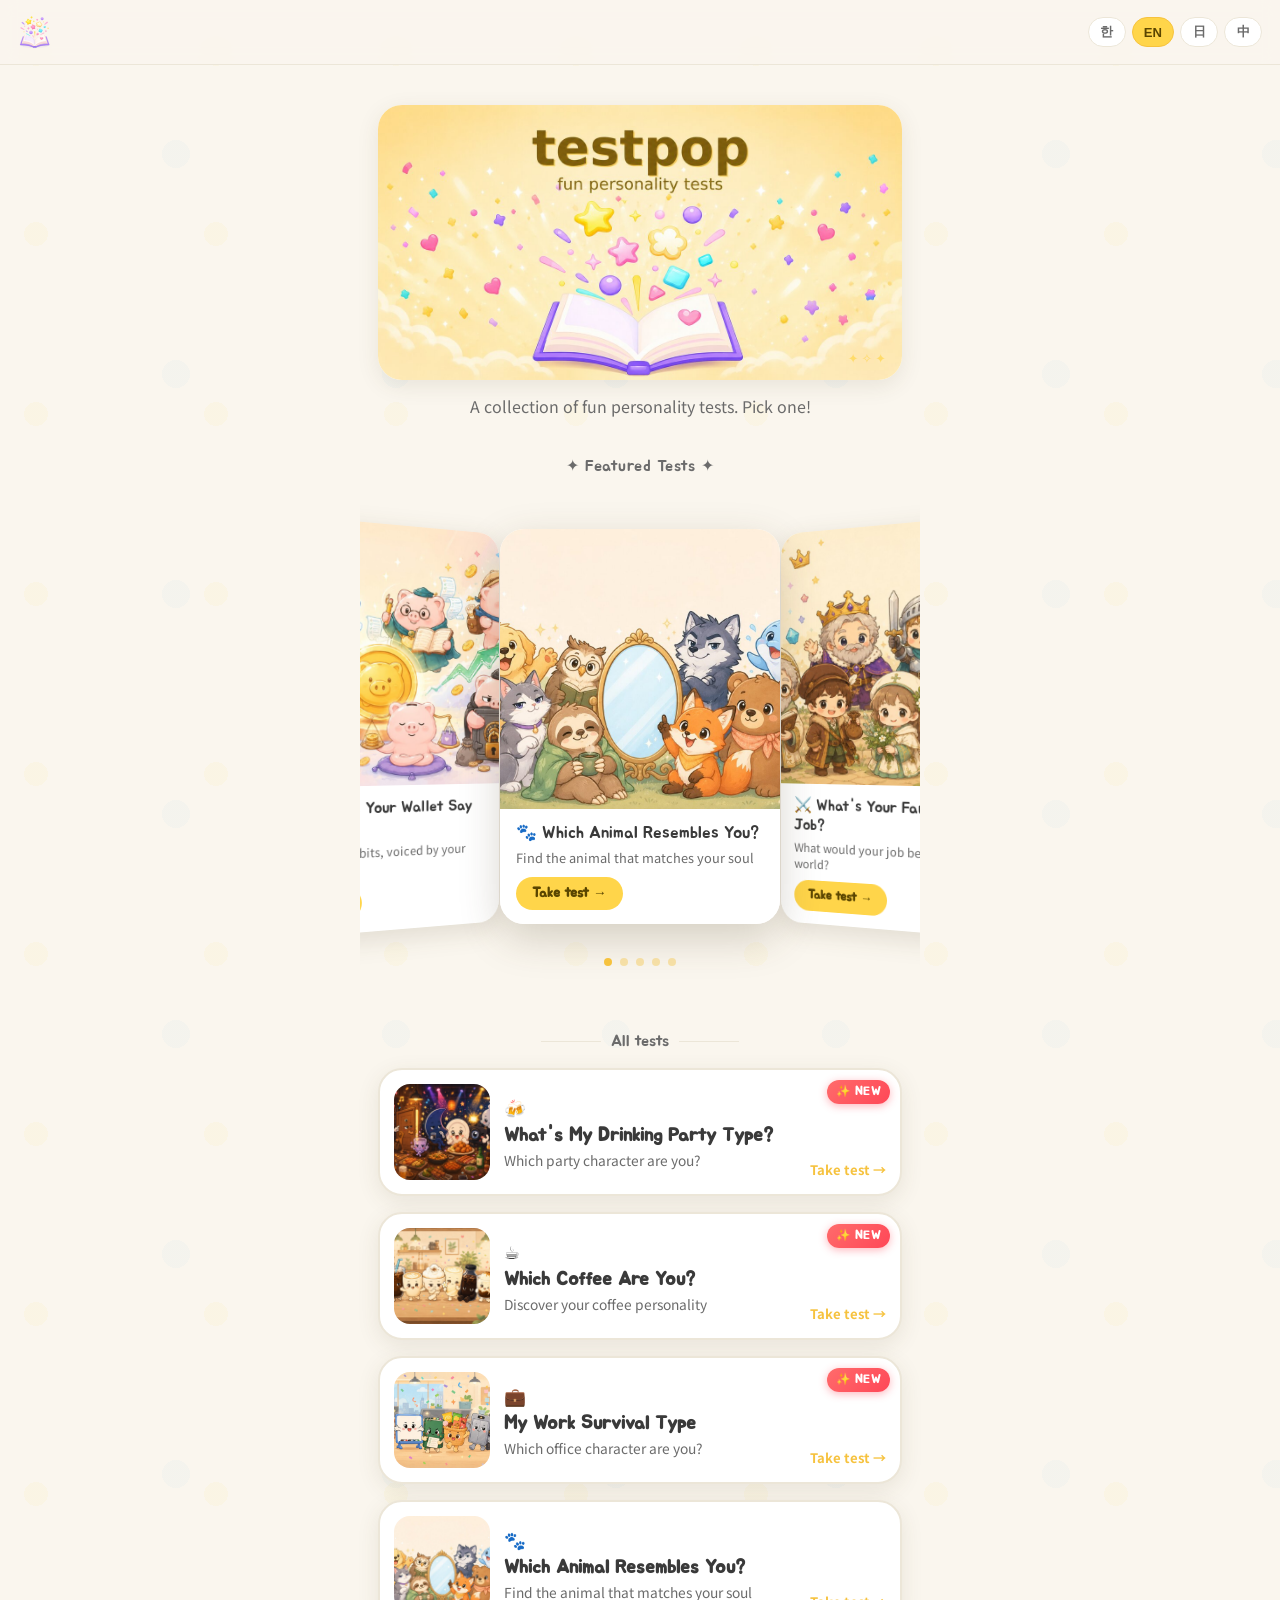
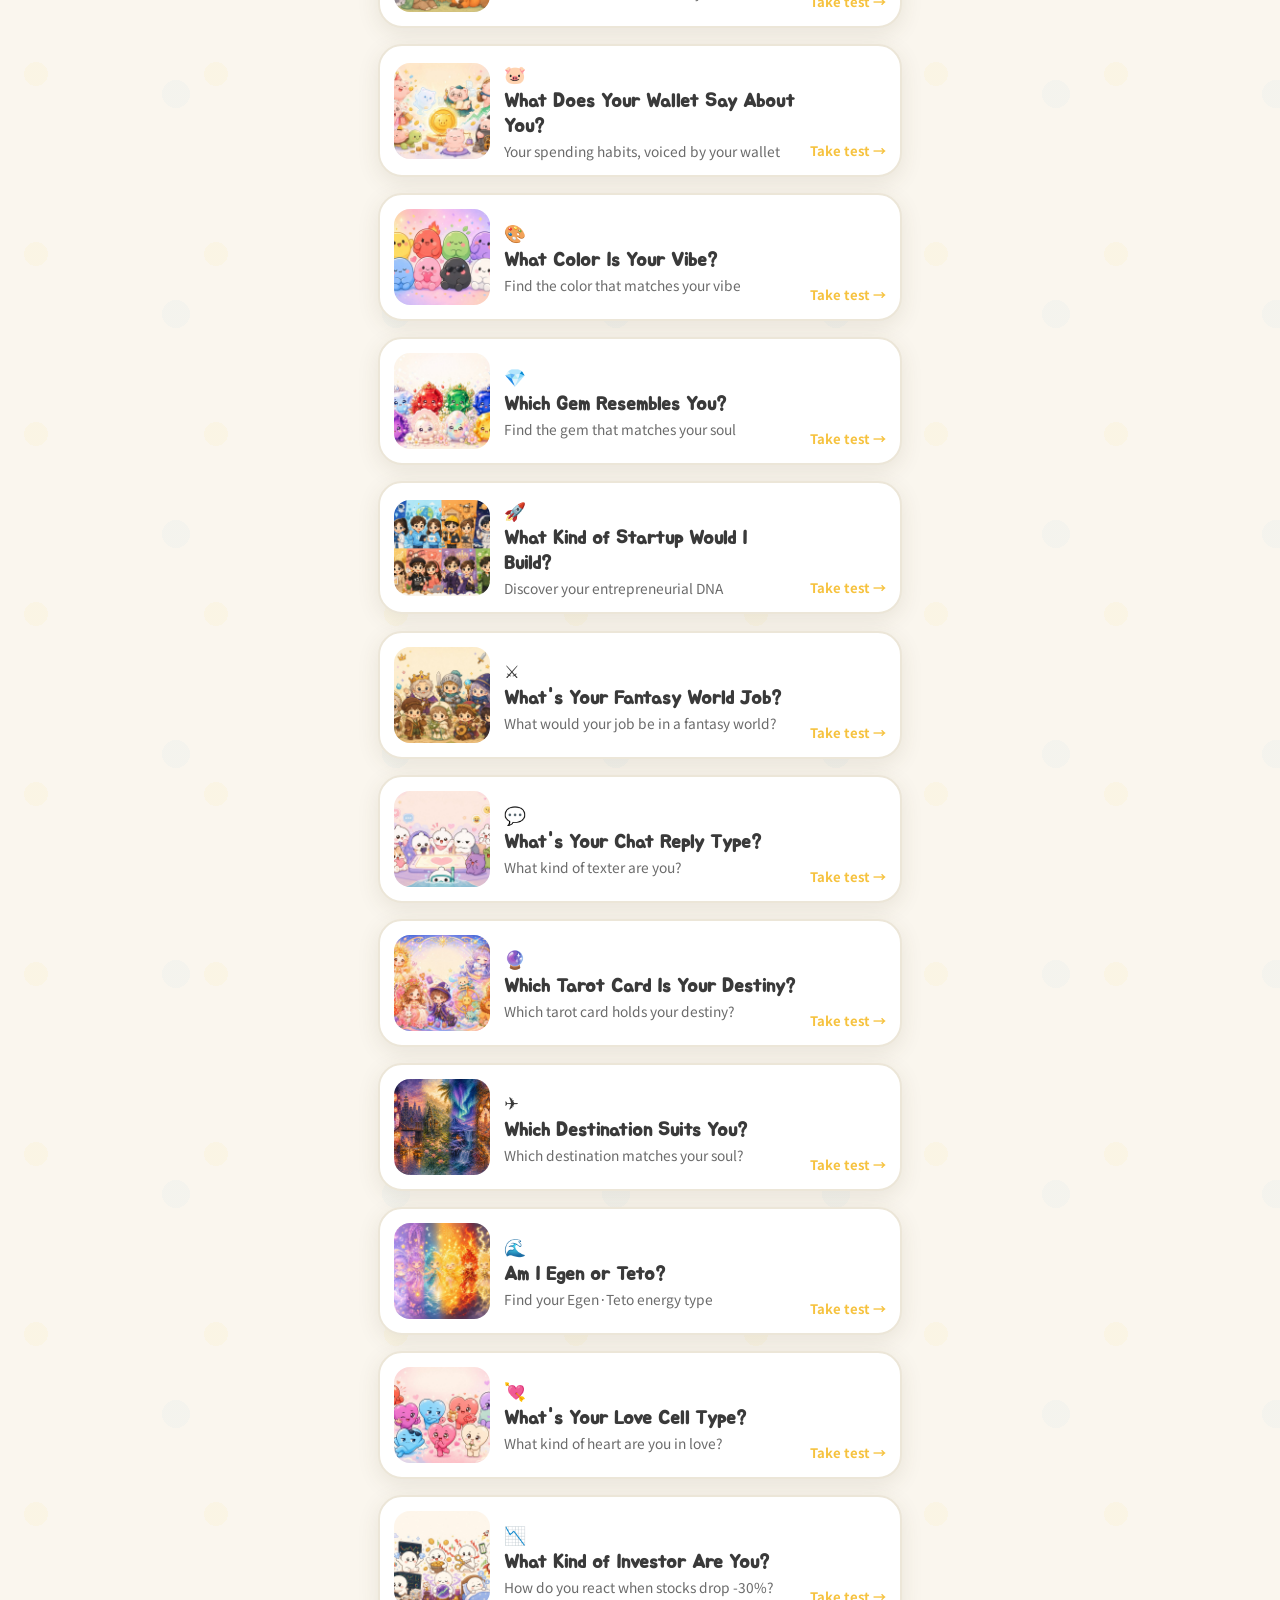
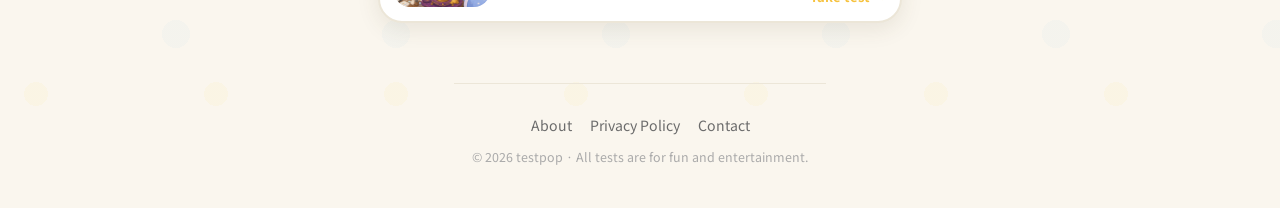
==== index.html @ c2ddafa1 "Cache bust v1781437236" ====
<!DOCTYPE html>
<html lang="ko">
<head>
<!-- Google tag (gtag.js) -->
<script async src="https://www.googletagmanager.com/gtag/js?id=G-WBL14369RH"></script>
<script>
  window.dataLayer = window.dataLayer || [];
  function gtag(){dataLayer.push(arguments);}
  gtag('js', new Date());
  gtag('config', 'G-WBL14369RH');
</script>
<meta charset="UTF-8">
  <link rel="icon" type="image/x-icon" href="favicon.ico">
  <link rel="icon" type="image/png" sizes="192x192" href="favicon-192.png">
  <link rel="apple-touch-icon" href="apple-touch-icon.png">
<meta name="viewport" content="width=device-width, initial-scale=1, viewport-fit=cover">
<title>testpop — Fun Personality Tests</title>
<meta name="description" content="Quick, fun personality tests — discover your type in 10 seconds and share with friends. Available in Korean, English, Japanese, and Chinese.">
<meta name="theme-color" content="#FFE08A">

<meta property="og:type" content="website">
<meta property="og:url" content="https://testpop.app/">
<meta property="og:title" content="testpop — Fun Personality Tests">
<meta property="og:description" content="Discover your type in 10 seconds and share with friends!">
<meta property="og:image" content="https://testpop.app/images/og.jpg">
<meta name="twitter:card" content="summary_large_image">

<link rel="alternate" hreflang="ko" href="https://testpop.app/?lang=ko">
<link rel="alternate" hreflang="en" href="https://testpop.app/?lang=en">
<link rel="alternate" hreflang="ja" href="https://testpop.app/?lang=ja">
<link rel="alternate" hreflang="zh" href="https://testpop.app/?lang=zh">
<link rel="alternate" hreflang="x-default" href="https://testpop.app/?lang=en">

<link rel="preconnect" href="https://fonts.googleapis.com">
<link rel="preconnect" href="https://fonts.gstatic.com" crossorigin>
<link href="https://fonts.googleapis.com/css2?family=Jua&family=Noto+Sans+KR:wght@400;500;700;900&display=swap" rel="stylesheet">

<!-- Google AdSense -->
<script async src="https://pagead2.googlesyndication.com/pagead/js/adsbygoogle.js?client=ca-pub-9238782111189491" crossorigin="anonymous"></script>

<link rel="stylesheet" href="https://cdn.jsdelivr.net/npm/swiper@11/swiper-bundle.min.css">
<link rel="stylesheet" href="style.css?v=1781437236">
</head>
<body>
<header class="topbar">
  <div class="brand" id="brand" role="button" tabindex="0"><img src="images/logo.png?v=1781437236" alt="testpop" class="brand-logo"></div>
  <nav id="langSel" aria-label="language">
    <button data-l="ko">한</button>
    <button data-l="en">EN</button>
    <button data-l="ja">日</button>
    <button data-l="zh">中</button>
  </nav>
</header>

<main id="app"></main>

<footer class="footer">
  <nav class="footer-nav">
    <a href="about.html" id="f-about">소개</a>
    <a href="privacy.html" id="f-privacy">개인정보처리방침</a>
    <a href="contact.html" id="f-contact">문의</a>
  </nav>
  <p class="footer-note" id="f-note">© 2026 testpop</p>
</footer>

<script src="https://cdn.jsdelivr.net/npm/swiper@11/swiper-bundle.min.js"></script>
<script src="i18n.js?v=1781437236"></script>
<script src="test_kakao.js"></script>
<script src="test_wallet.js"></script>
<script src="test_alter.js"></script>
<script src="test_love.js"></script>
<script src="test_fantasy.js"></script>
<script src="test_tarot.js"></script>
<script src="test_stock.js"></script>
<script src="test_travel.js"></script>
<script src="test_gem.js"></script>
<script src="test_egenteto.js"></script>
<script src="test_aura.js"></script>
<script src="test_startup.js"></script>
<script src="test_work_survival.js"></script>
<script src="test_coffee_type.js"></script>
<script src="test_drinking_type.js"></script>
<script src="data.js"></script>
<script src="app.js?v=1781437236"></script>
</body>
</html>
---- style.css ----
/* ===========================================================
   카톡 답장 유형 테스트 — 메신저 말풍선 테마
   =========================================================== */
:root{
  --bg:#FAF6EE;          /* 부드러운 크림 */
  --bubble:#FFFFFF;
  --ink:#3A3A3A;
  --ink-soft:#6B6B6B;
  --accent:#FFD54A;      /* 카톡 옐로우 */
  --accent-deep:#F6C23E;
  --line:#ECE6D8;
  --radius:24px;
  --shadow:0 6px 22px rgba(80,70,40,.10);
  --maxw:560px;
}
*{box-sizing:border-box;margin:0;padding:0}
html{scroll-behavior:smooth}
body{
  font-family:'Noto Sans KR',system-ui,sans-serif;
  background:var(--bg);
  color:var(--ink);
  line-height:1.6;
  -webkit-font-smoothing:antialiased;
  /* 말풍선 패턴 배경 */
  background-image:radial-gradient(circle at 20% 30%, rgba(255,213,74,.06) 0 12px, transparent 12px),
                   radial-gradient(circle at 80% 70%, rgba(157,195,230,.06) 0 14px, transparent 14px);
  background-size:180px 180px, 220px 220px;
  min-height:100vh;
  display:flex;
  flex-direction:column;
}

/* ---- 상단바 ---- */
.topbar{
  position:sticky;top:0;z-index:50;
  display:flex;align-items:center;justify-content:space-between;
  padding:14px 18px;
  background:rgba(250,246,238,.9);
  backdrop-filter:blur(8px);
  border-bottom:1px solid var(--line);
}
.brand{cursor:pointer;display:flex;align-items:center}
.brand-logo{height:36px;width:auto;display:block}
#langSel{display:flex;gap:6px}
#langSel button{
  border:1.5px solid var(--line);background:#fff;color:var(--ink-soft);
  font-size:.82rem;font-weight:700;padding:5px 11px;border-radius:999px;cursor:pointer;
  transition:.15s;min-width:38px;
}
#langSel button.on{background:var(--accent);border-color:var(--accent-deep);color:#5A4500}
#langSel button:hover{border-color:var(--accent)}

/* ---- 레이아웃 ---- */
#app{max-width:var(--maxw);margin:0 auto;padding:22px 18px 60px;flex:1;width:100%;box-sizing:border-box;}

/* ---- 허브(홈) ---- */
.hub-hero{text-align:center;padding:18px 0 26px}
.hub-banner{border-radius:var(--radius);overflow:hidden;box-shadow:var(--shadow);margin-bottom:14px;background:#fff}
.hub-banner img{width:100%;height:auto;display:block}
.hub-title{font-family:'Jua',sans-serif;font-size:2.6rem;letter-spacing:-1px;color:var(--ink)}
.hub-sub{font-size:1rem;color:var(--ink-soft);margin-top:6px}
.test-list{display:flex;flex-direction:column;gap:16px}
.test-card{
  display:flex;align-items:center;gap:14px;text-decoration:none;color:inherit;
  background:var(--bubble);border:2px solid var(--line);border-radius:var(--radius);
  padding:14px;box-shadow:var(--shadow);transition:.15s;position:relative;overflow:hidden;
}
.test-card:hover{border-color:var(--accent);transform:translateY(-2px)}
.test-thumb{flex:0 0 96px;width:96px;height:96px;border-radius:16px;overflow:hidden;background:#fff}
.test-thumb img{width:100%;height:100%;object-fit:cover;display:block}
.test-info{flex:1;min-width:0}
.test-emoji{font-size:1.1rem}
.test-name{font-family:'Jua',sans-serif;font-size:1.2rem;line-height:1.3;margin:2px 0;color:var(--ink)}
.test-desc{font-size:.86rem;color:var(--ink-soft);line-height:1.4}
.test-go{flex:0 0 auto;font-size:.82rem;font-weight:700;color:var(--accent-deep);align-self:flex-end}

/* ---- 뒤로가기 ---- */
.back-link{display:none}
.back-home-wrap{text-align:center;padding:0 20px 32px}
.back-to-home{display:inline-block;margin-top:0;color:var(--ink-soft);text-decoration:none;font-size:.95rem;font-weight:600}
.back-to-home:hover{color:var(--ink)}

/* ---- 히어로 ---- */
.hero{text-align:center}
.hero-art{border-radius:var(--radius);overflow:hidden;box-shadow:var(--shadow);margin-bottom:22px;background:#fff}
.hero-art img{width:100%;height:auto;display:block}
.hero-title{font-family:'Jua',sans-serif;font-size:2rem;line-height:1.2;margin-bottom:8px;letter-spacing:-.5px}
.hero-tagline{font-size:1.08rem;font-weight:700;color:var(--ink);margin-bottom:6px}
.hero-sub{font-size:.96rem;color:var(--ink-soft);margin-bottom:12px;padding:0 8px}
.hero-10sec{font-size:1.1rem;font-weight:700;color:var(--ink);margin-bottom:24px;padding:0 8px}
.share-intro-wrap{padding:0 20px 24px;text-align:center}
.btn-share-intro{font-family:'Jua',sans-serif;font-size:1.25rem;background:#fff;color:var(--ink);border:2.5px solid var(--line);padding:16px 48px;border-radius:999px;cursor:pointer;transition:opacity .15s;display:inline-block}
.btn-share-intro:hover{opacity:.75}

.btn-primary{
  font-family:'Jua',sans-serif;font-size:1.25rem;
  background:var(--accent);color:#5A4500;border:none;
  padding:16px 48px;border-radius:999px;cursor:pointer;
  box-shadow:0 6px 0 var(--accent-deep);
  transition:transform .1s, box-shadow .1s;
  margin-bottom:24px;
}
.btn-primary:active{transform:translateY(4px);box-shadow:0 2px 0 var(--accent-deep)}

/* ---- 유형 미리보기 칩 ---- */
.type-preview{display:grid;grid-template-columns:repeat(4,1fr);gap:10px;margin-top:34px}
.chip{text-align:center}
.chip img{
  width:100%;height:auto;aspect-ratio:1/1;object-fit:cover;object-position:center top;
  border-radius:18px;display:block;
  border:3px solid var(--c,#eee);box-shadow:var(--shadow);background:#fff;
}
.chip span{display:block;font-size:.72rem;font-weight:700;margin-top:6px;color:var(--ink-soft);line-height:1.3}

/* ---- 퀴즈 ---- */
.quiz-wrap { padding-top: 8px; }
.quiz-header {
  position: sticky; top: 64px; z-index: 10;
  background: var(--bg);
  padding: 0 0 12px;
  margin-bottom: 4px;
}
.quiz{padding-top:4px}
.qbar{height:10px;background:#fff;border:1.5px solid var(--line);border-radius:999px;overflow:hidden;margin-bottom:10px}
.qbar-fill{height:100%;background:linear-gradient(90deg,var(--accent),var(--accent-deep));transition:width .3s}
.qcount{font-size:.85rem;font-weight:700;color:var(--ink-soft);text-align:center;margin-bottom:24px}
.qtext{
  font-family:'Jua',sans-serif;font-size:1.45rem;line-height:1.4;text-align:center;
  margin-bottom:28px;min-height:2.6em;display:flex;align-items:center;justify-content:center;
}
.answers{display:flex;flex-direction:column;gap:12px}
.answer{
  background:var(--bubble);border:2px solid var(--line);
  font-family:inherit;font-size:1.02rem;font-weight:500;color:var(--ink);
  padding:18px 20px;border-radius:18px;cursor:pointer;text-align:left;
  box-shadow:var(--shadow);transition:.15s;
  position:relative;
}
.answer:hover{border-color:var(--accent);transform:translateY(-2px)}
.answer:active{transform:translateY(0)}

/* ---- 결과 ---- */
.result{text-align:center}
.result-label{font-size:1rem;font-weight:700;color:var(--ink-soft);margin-bottom:14px}
.result-card{
  background:var(--c,#fff);border-radius:var(--radius);padding:18px;
  box-shadow:var(--shadow);margin-bottom:20px;
}
.result-img{width:100%;max-width:340px;height:auto;border-radius:18px;display:block;margin:0 auto 14px}
.result-name{font-family:'Jua',sans-serif;font-size:1.9rem;color:var(--ink);margin-bottom:4px}
.result-tag{font-size:1rem;font-weight:700;color:var(--ink);opacity:.7}
.result-desc{
  background:#fff;border:1.5px solid var(--line);border-radius:18px;
  padding:20px;font-size:1rem;text-align:left;margin-bottom:20px;box-shadow:var(--shadow);
}
.match{display:flex;gap:10px;margin-bottom:22px}
.match-item{flex:1;background:#fff;border:1.5px solid var(--line);border-radius:16px;padding:14px 10px;box-shadow:var(--shadow)}
.match-label{display:block;font-size:.78rem;color:var(--ink-soft);margin-bottom:6px}
.match-item span:last-child{font-weight:700;font-size:.92rem}
.match-item.best{border-color:#FFB3C7}
.match-item.worst{border-color:#9DC3E6}

.card-maker{
  background:#fff;border:1.5px solid var(--line);border-radius:18px;
  padding:18px;margin-bottom:18px;box-shadow:var(--shadow);text-align:center;
}
.card-maker-label{font-size:.9rem;color:var(--ink-soft);margin-bottom:12px}
.card-maker #nick{
  width:100%;border:2px solid var(--line);border-radius:14px;
  padding:13px 16px;font-size:1rem;font-family:inherit;text-align:center;margin-bottom:10px;
}
.card-maker #nick:focus{outline:none;border-color:var(--accent)}
.btn-make{
  width:100%;font-family:'Jua',sans-serif;font-size:1.05rem;
  background:var(--accent);color:#5A4500;border:none;
  padding:14px;border-radius:14px;cursor:pointer;
  box-shadow:0 4px 0 var(--accent-deep);transition:.1s;
}
.btn-make:active{transform:translateY(3px);box-shadow:0 1px 0 var(--accent-deep)}

.nick-row{display:flex;gap:8px;margin-bottom:14px}
#nick{flex:1;border:2px solid var(--line);border-radius:14px;padding:13px 16px;font-size:1rem;font-family:inherit}
#nick:focus{outline:none;border-color:var(--accent)}

#cardCanvas{width:100%;max-width:320px;height:auto;border-radius:18px;margin:0 auto 18px;box-shadow:var(--shadow)}

.share-row{display:flex;flex-direction:column;gap:10px;margin-bottom:18px}
.btn-share{font-family:'Jua',sans-serif;font-size:1.08rem;border:none;padding:15px;border-radius:14px;cursor:pointer;transition:.15s;color:#fff}
.btn-share:active{transform:scale(.98)}
.btn-share.share{background:#5B8DEF}
.btn-share.link{background:#7C8AED}
.btn-share.save{background:#5BC4A8}
.btn-share.retry{background:#f0a500;color:#fff}

.result-actions{display:flex;gap:10px;justify-content:center;margin-top:4px}
.btn-ghost{
  background:#fff;border:2px solid var(--line);color:var(--ink-soft);
  font-family:inherit;font-weight:700;font-size:.95rem;
  padding:12px 22px;border-radius:14px;cursor:pointer;transition:.15s;
}
.btn-ghost:hover{border-color:var(--accent)}

/* ---- 친구 결과 배너 (링크 접근 시) ---- */
.friend-banner{
  display:flex;align-items:center;justify-content:space-between;gap:10px;
  background:var(--accent);color:#5A4500;text-decoration:none;
  padding:13px 18px;border-radius:16px;margin-bottom:16px;font-weight:700;
  box-shadow:0 3px 0 var(--accent-deep);font-size:.95rem;
}
.friend-banner:active{transform:translateY(2px);box-shadow:0 1px 0 var(--accent-deep)}
.friend-cta{font-family:'Jua',sans-serif;white-space:nowrap}

/* ---- 광고 자리 ---- */
/* ---- 광고 자리 ----
   승인 전에는 비어 있으므로 숨김(빈 박스 노출 방지).
   AdSense 승인 후 .ad-slot 안에 <ins class="adsbygoogle"> 코드를 넣으면
   자동으로 표시됩니다. (ins가 들어가면 :empty가 아니게 되어 보임)            */
.ad-slot{margin:28px auto 0;max-width:336px;text-align:center}
.ad-slot:empty{display:none}
.ad-slot::before{content:'광고';display:block;font-size:.7rem;color:#bbb;margin-bottom:4px;letter-spacing:1px}
.ad-slot:empty::before{display:none}

/* ---- 푸터 ---- */
.footer{max-width:var(--maxw);margin:0 auto;padding:30px 18px 40px;text-align:center;border-top:1px solid var(--line)}
.footer-nav{display:flex;gap:18px;justify-content:center;margin-bottom:12px}
.footer-nav a{color:var(--ink-soft);font-size:.88rem;text-decoration:none}
.footer-nav a:hover{color:var(--ink);text-decoration:underline}
.footer-note{font-size:.78rem;color:#aaa}

/* ---- 토스트 ---- */
#toast{
  position:fixed;left:50%;bottom:40px;transform:translateX(-50%) translateY(20px);
  background:var(--ink);color:#fff;padding:12px 24px;border-radius:999px;
  font-size:.92rem;opacity:0;pointer-events:none;transition:.25s;z-index:100;
}
#toast.show{opacity:1;transform:translateX(-50%) translateY(0)}

/* ---- 반응형 ---- */
@media(max-width:380px){
  .type-preview{grid-template-columns:repeat(2,1fr)}
  .hero-title{font-size:1.7rem}
}
@media(min-width:561px){
  .hero-title{font-size:2.3rem}
}

/* ---- 접근성: 모션 줄이기 ---- */
@media(prefers-reduced-motion:reduce){
  *{transition:none!important;scroll-behavior:auto!important}
}
:focus-visible{outline:3px solid var(--accent-deep);outline-offset:2px}


/* ============================================================
   ✨ 다이나믹 UI 개선 (2순위 포함)
   ============================================================ */

/* ---- 1. 플로팅 장식 요소 ---- */
.floating-deco {
  position: fixed; top: 0; left: 0; width: 100%; height: 100%;
  pointer-events: none; z-index: 0; overflow: hidden;
}
.deco-item {
  position: absolute;
  font-size: 1.1rem;
  opacity: 0;
  animation: deco-float 6s ease-in-out infinite;
  will-change: transform, opacity;
}
.deco-item:nth-child(1)  { left:8%;  top:12%; animation-delay:0s;    animation-duration:7s; }
.deco-item:nth-child(2)  { left:88%; top:18%; animation-delay:1.2s;  animation-duration:6s; }
.deco-item:nth-child(3)  { left:22%; top:72%; animation-delay:2.4s;  animation-duration:8s; }
.deco-item:nth-child(4)  { left:75%; top:60%; animation-delay:0.6s;  animation-duration:5.5s; }
.deco-item:nth-child(5)  { left:50%; top:8%;  animation-delay:3s;    animation-duration:7.5s; }
.deco-item:nth-child(6)  { left:15%; top:45%; animation-delay:1.8s;  animation-duration:6.5s; }
.deco-item:nth-child(7)  { left:92%; top:80%; animation-delay:4s;    animation-duration:9s; }
.deco-item:nth-child(8)  { left:40%; top:88%; animation-delay:2s;    animation-duration:7s; }
@keyframes deco-float {
  0%   { transform: translateY(0px) rotate(0deg);   opacity: 0; }
  15%  { opacity: 0.35; }
  50%  { transform: translateY(-18px) rotate(12deg); opacity: 0.25; }
  85%  { opacity: 0.35; }
  100% { transform: translateY(0px) rotate(0deg);   opacity: 0; }
}

/* ---- 2. 허브 배너 반짝이 효과 ---- */
.hub-banner { position: relative; }
.hub-banner::after {
  content: '✦ ✧ ✦';
  position: absolute; bottom: 12px; right: 16px;
  font-size: .8rem; color: rgba(255,213,74,.7);
  animation: sparkle-pulse 2.5s ease-in-out infinite;
  pointer-events: none;
}
@keyframes sparkle-pulse {
  0%, 100% { opacity: .4; transform: scale(1); }
  50%       { opacity: 1;  transform: scale(1.15); }
}

/* ---- 3. Swiper 카드 덱 섹션 ---- */
.featured-deck {
  margin: 0 -18px 28px;
  padding: 8px 0 20px;
  position: relative; z-index: 1;
  overflow: hidden;
}
.deck-title {
  font-family: 'Jua', sans-serif;
  font-size: 1rem; color: var(--ink-soft);
  text-align: center; margin-bottom: 14px;
  letter-spacing: .5px;
}
.swiper-deck {
  width: 100%;
  padding: 16px 0 36px !important;
  overflow: visible !important;
}
.swiper-deck .swiper-wrapper {
  align-items: center;
}
.swiper-deck .swiper-slide {
  width: 72vw !important;
  max-width: 280px !important;
  border-radius: 24px;
  overflow: hidden;
  box-shadow: 0 8px 28px rgba(80,70,40,.15);
  background: #fff;
  cursor: pointer;
  transition: box-shadow .2s, transform .2s;
}
.swiper-deck .swiper-slide-active {
  box-shadow: 0 14px 40px rgba(80,70,40,.22);
  transform: scale(1.03);
}
.swiper-deck .swiper-slide:active {
  transform: scale(0.97) !important;
}
.deck-card-img {
  width: 100%; aspect-ratio: 1/1;
  object-fit: cover; display: block;
}
.deck-card-info {
  padding: 14px 16px;
  background: #fff;
}
.deck-card-name {
  font-family: 'Jua', sans-serif;
  font-size: 1.05rem; color: var(--ink);
  margin-bottom: 4px; line-height: 1.3;
}
.deck-card-desc {
  font-size: .8rem; color: var(--ink-soft);
  line-height: 1.4;
}
.deck-card-btn {
  display: inline-block;
  margin-top: 10px;
  background: var(--accent);
  color: #5A4500;
  font-family: 'Jua', sans-serif;
  font-size: .85rem;
  padding: 6px 16px;
  border-radius: 999px;
  font-weight: 700;
}

/* Swiper 페이지네이션 */
.swiper-deck .swiper-pagination-bullet {
  background: var(--accent-deep) !important;
  opacity: .4;
}
.swiper-deck .swiper-pagination-bullet-active {
  opacity: 1 !important;
}

/* ---- 4. 카드 등장 애니메이션 ---- */
.test-card {
  animation: card-rise 0.45s ease both;
  animation-play-state: paused;
}
.test-card.visible {
  animation-play-state: running;
}
@keyframes card-rise {
  from { opacity: 0; transform: translateY(24px); }
  to   { opacity: 1; transform: translateY(0); }
}
/* 순차 딜레이 */
.test-card:nth-child(1)  { animation-delay: .05s; }
.test-card:nth-child(2)  { animation-delay: .10s; }
.test-card:nth-child(3)  { animation-delay: .15s; }
.test-card:nth-child(4)  { animation-delay: .20s; }
.test-card:nth-child(5)  { animation-delay: .25s; }
.test-card:nth-child(6)  { animation-delay: .30s; }
.test-card:nth-child(7)  { animation-delay: .35s; }
.test-card:nth-child(8)  { animation-delay: .40s; }
.test-card:nth-child(9)  { animation-delay: .45s; }
.test-card:nth-child(10) { animation-delay: .50s; }

/* 카드 탭/호버 효과 */
.test-card:active { transform: scale(0.97) translateY(0) !important; transition: transform .1s !important; }

/* 이모지 플로팅 */
.test-emoji {
  display: inline-block;
  animation: emoji-bounce 2.8s ease-in-out infinite;
}
@keyframes emoji-bounce {
  0%, 100% { transform: translateY(0); }
  50%       { transform: translateY(-3px); }
}

/* 테스트하기 버튼 shimmer */
.test-go {
  position: relative; overflow: hidden;
}
.test-go::after {
  content: '';
  position: absolute; top: 0; left: -100%;
  width: 60%; height: 100%;
  background: linear-gradient(90deg, transparent, rgba(255,255,255,.6), transparent);
  animation: shimmer 2.5s ease-in-out infinite;
}
@keyframes shimmer {
  0%   { left: -100%; }
  60%, 100% { left: 160%; }
}

/* ---- 5. 이미지 shimmer 로딩 ---- */
.test-thumb img {
  transition: opacity .3s;
}
.test-thumb img.loading { opacity: 0; }

/* ---- 6. View Transition API ---- */
@supports (view-transition-name: none) {
  ::view-transition-old(root) {
    animation: vt-fade-out .2s ease;
  }
  ::view-transition-new(root) {
    animation: vt-fade-in .25s ease;
  }
  @keyframes vt-fade-out {
    from { opacity: 1; } to { opacity: 0; }
  }
  @keyframes vt-fade-in {
    from { opacity: 0; transform: translateY(8px); }
    to   { opacity: 1; transform: translateY(0); }
  }
}

/* ---- 접근성: 키보드 포커스 ---- */
.test-card:focus-visible,
.swiper-deck .swiper-slide:focus-visible {
  outline: 3px solid var(--accent-deep);
  outline-offset: 3px;
}

/* ---- 모션 감소 대응 ---- */
@media (prefers-reduced-motion: reduce) {
  .deco-item,
  .hub-banner::after,
  .test-card,
  .test-emoji,
  .test-go::after { animation: none !important; }
  .test-card { opacity: 1 !important; transform: none !important; }
}

/* ---- 섹션 타이틀 구분선 ---- */
.list-title {
  font-family: 'Jua', sans-serif;
  font-size: 1rem; color: var(--ink-soft);
  text-align: center;
  margin-bottom: 14px;
  display: flex; align-items: center; gap: 10px;
  justify-content: center;
}
.list-title::before,
.list-title::after {
  content: ''; flex: 1; max-width: 60px;
  height: 1px; background: var(--line);
}

/* ============================================================
   🃏 3D 틸트 + ✨ Confetti + 💫 Sparkle
   ============================================================ */

/* 카드 3D 틸트 */
.test-card {
  transform-style: preserve-3d;
  will-change: transform;
}
.test-card .test-thumb img {
  transition: transform .3s ease;
}
.test-card:hover .test-thumb img,
.test-card.tilting .test-thumb img {
  transform: scale(1.06);
}

/* Swiper 슬라이드 틸트 */
.swiper-deck .swiper-slide {
  transform-style: preserve-3d;
  will-change: transform;
}

/* 결과 완료 축하 오버레이 */
.confetti-overlay {
  position: fixed; inset: 0;
  pointer-events: none; z-index: 999;
  overflow: hidden;
}
.confetti-piece {
  position: absolute;
  width: 10px; height: 10px;
  top: -20px;
  border-radius: 2px;
  animation: confetti-fall linear forwards;
  will-change: transform, opacity;
}
@keyframes confetti-fall {
  0%   { transform: translateY(0) rotate(0deg) scale(1); opacity: 1; }
  80%  { opacity: 1; }
  100% { transform: translateY(100vh) rotate(720deg) scale(.5); opacity: 0; }
}

/* 탭 sparkle 파티클 */
.sparkle-particle {
  position: fixed;
  pointer-events: none;
  z-index: 998;
  font-size: 1.1rem;
  animation: sparkle-burst .6s ease-out forwards;
  will-change: transform, opacity;
}
@keyframes sparkle-burst {
  0%   { transform: translate(0,0) scale(1); opacity: 1; }
  100% { transform: var(--tx,0) var(--ty,0) scale(0); opacity: 0; }
}

/* 결과 카드 등장 애니메이션 */
.result-card {
  animation: result-pop .5s cubic-bezier(.34,1.56,.64,1) both;
}
@keyframes result-pop {
  from { transform: scale(.8); opacity: 0; }
  to   { transform: scale(1);  opacity: 1; }
}

/* prefers-reduced-motion */
@media (prefers-reduced-motion: reduce) {
  .confetti-piece,
  .sparkle-particle,
  .result-card { animation: none !important; }
}

/* ============================================================
   🎬 인트로 + 퀴즈 인터랙션 효과
   ============================================================ */

/* ---- 인트로 Hero 등장 애니메이션 ---- */
.hero-art {
  animation: hero-zoom .6s cubic-bezier(.22,1,.36,1) both;
}
@keyframes hero-zoom {
  from { transform: scale(.88); opacity: 0; }
  to   { transform: scale(1);   opacity: 1; }
}
.hero-title {
  animation: fade-up .5s .15s cubic-bezier(.22,1,.36,1) both;
}
.hero-tagline {
  animation: fade-up .5s .25s cubic-bezier(.22,1,.36,1) both;
}
.hero-sub {
  animation: fade-up .5s .32s cubic-bezier(.22,1,.36,1) both;
}
.btn-primary {
  animation: fade-up .5s .4s cubic-bezier(.22,1,.36,1) both;
}
@keyframes fade-up {
  from { opacity: 0; transform: translateY(20px); }
  to   { opacity: 1; transform: translateY(0); }
}

/* 시작 버튼 pulse 링 */
.btn-primary {
  position: relative;
}
.btn-primary::before {
  content: '';
  position: absolute; inset: -6px;
  border-radius: 999px;
  border: 2px solid var(--accent);
  opacity: 0;
  animation: pulse-ring 2s ease-out 1s infinite;
  pointer-events: none;
}
@keyframes pulse-ring {
  0%   { transform: scale(1);   opacity: .6; }
  100% { transform: scale(1.18); opacity: 0; }
}

/* ---- 퀴즈 화면 전환 ---- */
.quiz {
  animation: quiz-slide-in .3s cubic-bezier(.22,1,.36,1) both;
}
@keyframes quiz-slide-in {
  from { opacity: 0; transform: translateX(32px); }
  to   { opacity: 1; transform: translateX(0); }
}
.quiz.slide-out {
  animation: quiz-slide-out .18s ease-in forwards;
}
@keyframes quiz-slide-out {
  from { opacity: 1; transform: translateX(0); }
  to   { opacity: 0; transform: translateX(-32px); }
}

/* 진행바 부드러운 증가 */
.qbar-fill {
  transition: width .5s cubic-bezier(.34,1.56,.64,1) !important;
}

/* 질문 텍스트 fade */
.qtext {
  animation: qtext-fade .35s .1s ease both;
}
@keyframes qtext-fade {
  from { opacity: 0; transform: translateY(10px); }
  to   { opacity: 1; transform: translateY(0); }
}

/* 답변 버튼 순차 등장 */
.answer {
  animation: answer-rise .35s ease both;
}
.answers .answer:nth-child(1) { animation-delay: .08s; }
.answers .answer:nth-child(2) { animation-delay: .14s; }
.answers .answer:nth-child(3) { animation-delay: .20s; }
.answers .answer:nth-child(4) { animation-delay: .26s; }
@keyframes answer-rise {
  from { opacity: 0; transform: translateY(14px); }
  to   { opacity: 1; transform: translateY(0); }
}

/* 답변 선택 피드백 */
.answer.selected {
  background: var(--accent) !important;
  border-color: var(--accent-deep) !important;
  color: #5A4500 !important;
  transform: scale(1.02) !important;
  transition: all .12s ease !important;
}
.answer:active {
  transform: scale(0.97);
}

/* 퀴즈 카운트 배지 */
.qcount {
  display: inline-flex;
  align-items: center; justify-content: center;
  background: var(--accent);
  color: #5A4500;
  font-weight: 700;
  font-size: .82rem;
  padding: 4px 14px;
  border-radius: 999px;
  margin: 0 auto 20px;
  animation: fade-up .3s ease both;
}

/* ---- 모션 감소 대응 ---- */
@media (prefers-reduced-motion: reduce) {
  .hero-art, .hero-title, .hero-tagline, .hero-sub,
  .btn-primary, .quiz, .qtext, .answer,
  .btn-primary::before { animation: none !important; }
  .answer { opacity: 1 !important; transform: none !important; }
}

/* ============================================================
   🎴 결과 카드 뒤집기 효과
   ============================================================ */

/* 카드 뒤집기 컨테이너 */
.result-flip-wrap {
  perspective: 900px;
  margin-bottom: 20px;
}
.result-flip-inner {
  position: relative;
  transform-style: preserve-3d;
  transition: transform .7s cubic-bezier(.4,0,.2,1);
  cursor: pointer;
}
/* 뒤집기 전 상태 — 뒷면이 보임 */
.result-flip-inner.flipping {
  animation: card-flip-in .8s cubic-bezier(.4,0,.2,1) forwards;
}
@keyframes card-flip-in {
  0%   { transform: rotateY(-180deg) scale(.85); opacity: .3; }
  50%  { opacity: 1; }
  100% { transform: rotateY(0deg)    scale(1);   opacity: 1; }
}

/* 앞면 */
.result-flip-front {
  backface-visibility: hidden;
  -webkit-backface-visibility: hidden;
}

/* 뒷면 (물음표 카드) */
.result-flip-back {
  position: absolute; inset: 0;
  backface-visibility: hidden;
  -webkit-backface-visibility: hidden;
  transform: rotateY(180deg);
  border-radius: var(--radius);
  background: linear-gradient(135deg, #FFD54A 0%, #F6C23E 100%);
  display: flex; flex-direction: column;
  align-items: center; justify-content: center;
  gap: 12px;
  box-shadow: var(--shadow);
}
.result-flip-back .flip-icon {
  font-size: 4rem;
  animation: flip-icon-pulse 1s ease-in-out infinite;
}
.result-flip-back .flip-hint {
  font-family: 'Jua', sans-serif;
  font-size: 1.1rem;
  color: #5A4500;
  opacity: .8;
}
@keyframes flip-icon-pulse {
  0%, 100% { transform: scale(1) rotate(-5deg); }
  50%       { transform: scale(1.15) rotate(5deg); }
}

/* 뒤집힌 후 카드 강조 */
.result-card.flipped {
  animation: card-land .4s .75s cubic-bezier(.34,1.56,.64,1) both;
}
@keyframes card-land {
  0%   { transform: scale(.95); }
  100% { transform: scale(1); }
}

/* 탭 유도 힌트 */
.flip-tap-hint {
  text-align: center;
  font-size: .82rem;
  color: var(--ink-soft);
  margin-bottom: 10px;
  animation: hint-blink 1.5s ease-in-out 3;
  opacity: 0;
}
@keyframes hint-blink {
  0%, 100% { opacity: 0; }
  50%       { opacity: 1; }
}

/* prefers-reduced-motion */
@media (prefers-reduced-motion: reduce) {
  .result-flip-inner.flipping,
  .result-flip-back .flip-icon,
  .result-card.flipped,
  .flip-tap-hint { animation: none !important; }
  .result-flip-inner { transform: none !important; }
}

/* ============================================================
   ⌨️ 결과 분석 타이핑 + 🌟 카드 shimmer + 📳 햅틱
   ============================================================ */

/* ---- 결과 분석 로딩 화면 ---- */
/* ---- 터미널 분석 화면 ---- */
.terminal-screen {
  margin: 32px 16px;
  border-radius: 16px;
  overflow: hidden;
  box-shadow: 0 8px 32px rgba(0,0,0,.12);
  animation: fade-up .4s ease both;
  background: #1e1e2e;
}
.terminal-header {
  display: flex;
  align-items: center;
  gap: 7px;
  padding: 10px 14px;
  background: #2a2a3e;
}
.terminal-dot {
  width: 12px; height: 12px;
  border-radius: 50%;
}
.terminal-dot.red    { background: #ff5f57; }
.terminal-dot.yellow { background: #febc2e; }
.terminal-dot.green  { background: #28c840; }
.terminal-title {
  font-family: 'Courier New', monospace;
  font-size: .75rem;
  color: #888aaa;
  margin-left: 6px;
}
.terminal-body {
  padding: 18px 16px 24px;
  min-height: 280px;
  max-height: 420px;
  overflow-y: auto;
  display: flex;
  flex-direction: column;
  gap: 10px;
}
.terminal-line {
  font-family: 'Courier New', monospace;
  font-size: .92rem;
  color: #a8d8a8;
  line-height: 1.5;
  word-break: break-all;
}
.terminal-highlight {
  color: #ffd700;
  font-weight: 700;
  font-size: 1.05rem;
  margin-top: 4px;
}
.terminal-cursor {
  color: #a8d8a8;
  animation: cursor-blink .6s step-end infinite;
}
@keyframes cursor-blink {
  0%,100% { opacity: 1; } 50% { opacity: 0; }
}
/* 기존 클래스 호환 유지 */
.analyzing-screen { display: none; }

/* ---- 카드 이미지 shimmer ---- */
.test-thumb {
  position: relative;
  overflow: hidden;
}
.test-thumb::after {
  content: '';
  position: absolute;
  inset: 0;
  background: linear-gradient(
    105deg,
    transparent 30%,
    rgba(255,255,255,.45) 50%,
    transparent 70%
  );
  transform: translateX(-100%);
  transition: none;
}
.test-card:hover .test-thumb::after,
.test-card:focus-visible .test-thumb::after {
  animation: card-shimmer .6s ease forwards;
}
@keyframes card-shimmer {
  from { transform: translateX(-100%); }
  to   { transform: translateX(100%); }
}

/* ---- 모션 감소 대응 ---- */
@media (prefers-reduced-motion: reduce) {
  .test-thumb::after { animation: none !important; }
}

/* ============================================================
   🎡 결과 카드 회전 등장 애니메이션 (뒤집기 대체)
   ============================================================ */
.result-flip-wrap {
  perspective: 1000px;
  margin-bottom: 20px;
}
.result-card-spin {
  animation: card-spin-in .9s cubic-bezier(.34,1.38,.64,1) both;
  transform-origin: center center;
}
@keyframes card-spin-in {
  0%   { transform: rotateY(-180deg) scale(.7); opacity: 0; }
  60%  { opacity: 1; }
  85%  { transform: rotateY(8deg) scale(1.02); }
  100% { transform: rotateY(0deg) scale(1); opacity: 1; }
}
@media (prefers-reduced-motion: reduce) {
  .result-card-spin { animation: none !important; }
}

/* 카드 미리보기 이미지 하단 여백 */
#cardPreview {
  margin-bottom: 28px;
}



/* ---- NEW 뱃지 ---- */
.test-card { position: relative; }
.badge-new {
  position: absolute;
  top: 10px; right: 10px;
  background: linear-gradient(135deg, #ff6b6b, #ff4757);
  color: #fff;
  font-family: 'Jua', sans-serif;
  font-size: .72rem;
  font-weight: 700;
  padding: 3px 9px;
  border-radius: 999px;
  box-shadow: 0 2px 8px rgba(255,71,87,.4);
  letter-spacing: .5px;
  animation: badge-pulse 2s ease-in-out infinite;
  z-index: 2;
  pointer-events: none;
}
@keyframes badge-pulse {
  0%,100% { transform: scale(1); }
  50%      { transform: scale(1.08); }
}

/* Swiper 슬라이드 NEW 뱃지 */
.swiper-deck .swiper-slide { position: relative; }
.deck-badge-new {
  position: absolute;
  top: 10px; right: 10px;
  background: linear-gradient(135deg, #ff6b6b, #ff4757);
  color: #fff;
  font-family: 'Jua', sans-serif;
  font-size: .8rem;
  font-weight: 700;
  padding: 4px 11px;
  border-radius: 999px;
  box-shadow: 0 2px 8px rgba(255,71,87,.4);
  z-index: 3;
  animation: badge-pulse 2s ease-in-out infinite;
  pointer-events: none;
}

@media (prefers-reduced-motion: reduce) {
  .badge-new, .deck-badge-new { animation: none !important; }
}
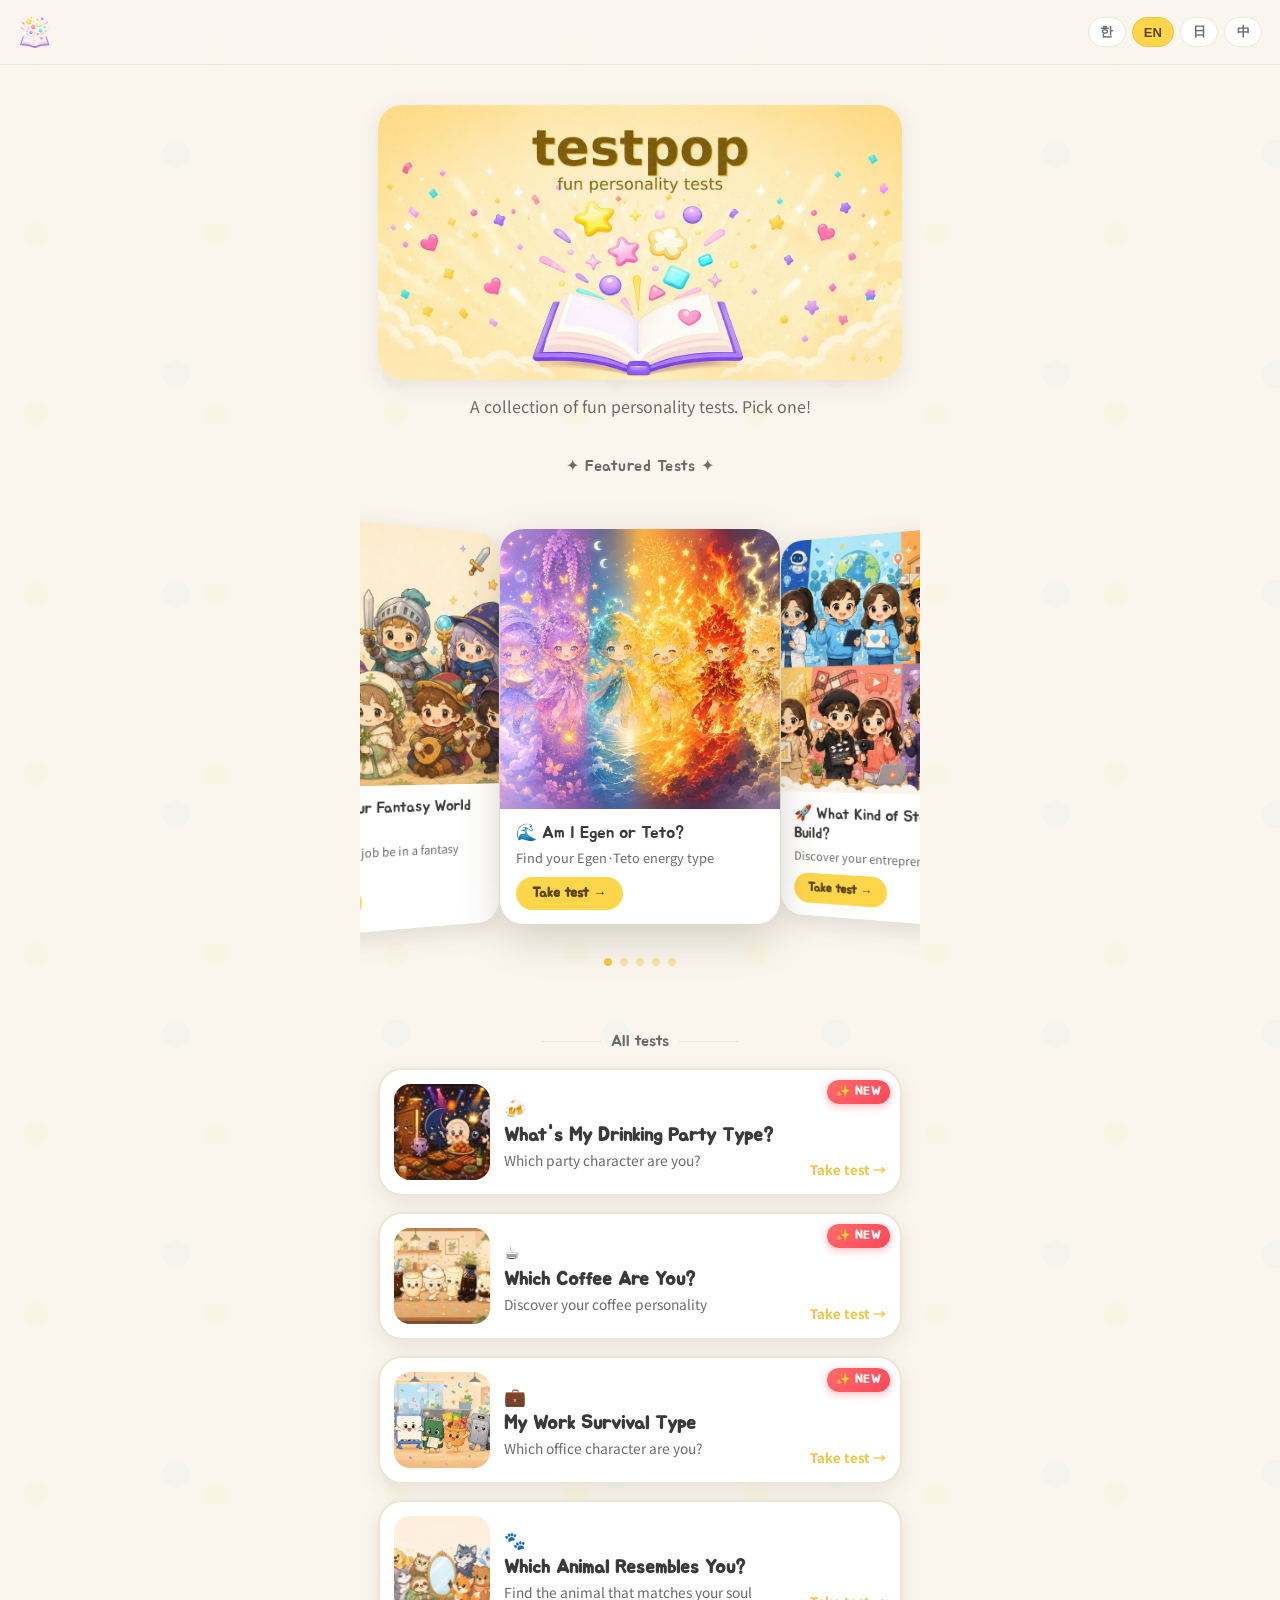
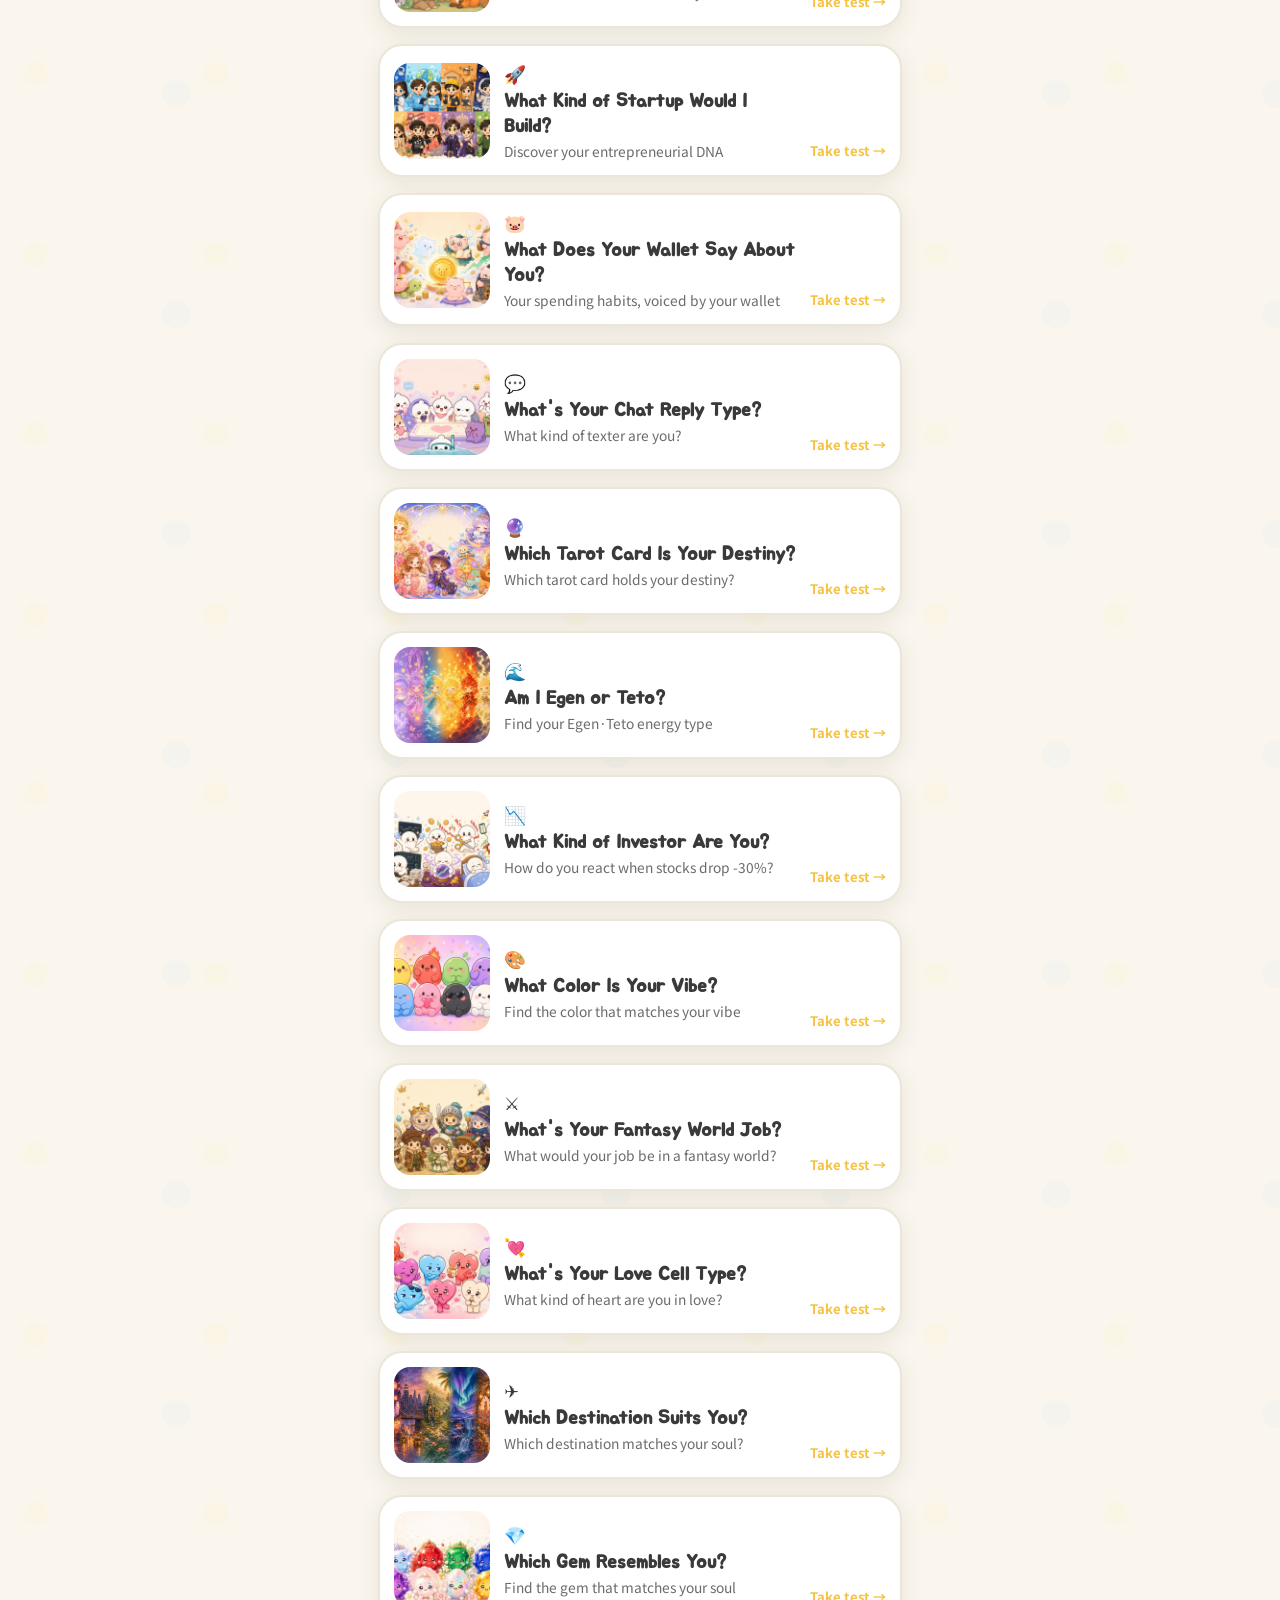
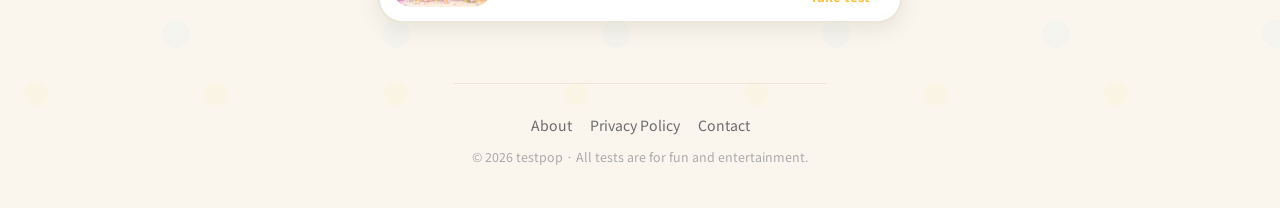
==== commit fce0b5bb: "Cache bust v1781438210" ====
--- a/index.html
+++ b/index.html
@@ -39,11 +39,11 @@
 <script async src="https://pagead2.googlesyndication.com/pagead/js/adsbygoogle.js?client=ca-pub-9238782111189491" crossorigin="anonymous"></script>
 
 <link rel="stylesheet" href="https://cdn.jsdelivr.net/npm/swiper@11/swiper-bundle.min.css">
-<link rel="stylesheet" href="style.css?v=1781437236">
+<link rel="stylesheet" href="style.css?v=1781438210">
 </head>
 <body>
 <header class="topbar">
-  <div class="brand" id="brand" role="button" tabindex="0"><img src="images/logo.png?v=1781437236" alt="testpop" class="brand-logo"></div>
+  <div class="brand" id="brand" role="button" tabindex="0"><img src="images/logo.png?v=1781438210" alt="testpop" class="brand-logo"></div>
   <nav id="langSel" aria-label="language">
     <button data-l="ko">한</button>
     <button data-l="en">EN</button>
@@ -64,7 +64,7 @@
 </footer>
 
 <script src="https://cdn.jsdelivr.net/npm/swiper@11/swiper-bundle.min.js"></script>
-<script src="i18n.js?v=1781437236"></script>
+<script src="i18n.js?v=1781438210"></script>
 <script src="test_kakao.js"></script>
 <script src="test_wallet.js"></script>
 <script src="test_alter.js"></script>
@@ -81,7 +81,7 @@
 <script src="test_coffee_type.js"></script>
 <script src="test_drinking_type.js"></script>
 <script src="data.js"></script>
-<script src="app.js?v=1781437236"></script>
+<script src="app.js?v=1781438210"></script>
 </body>
 </html>
 
--- a/style.css
+++ b/style.css
@@ -824,6 +824,10 @@
   font-weight: 700;
   font-size: 1.05rem;
   margin-top: 4px;
+}
+.terminal-fun {
+  color: #ffaa55;
+  font-style: italic;
 }
 .terminal-cursor {
   color: #a8d8a8;
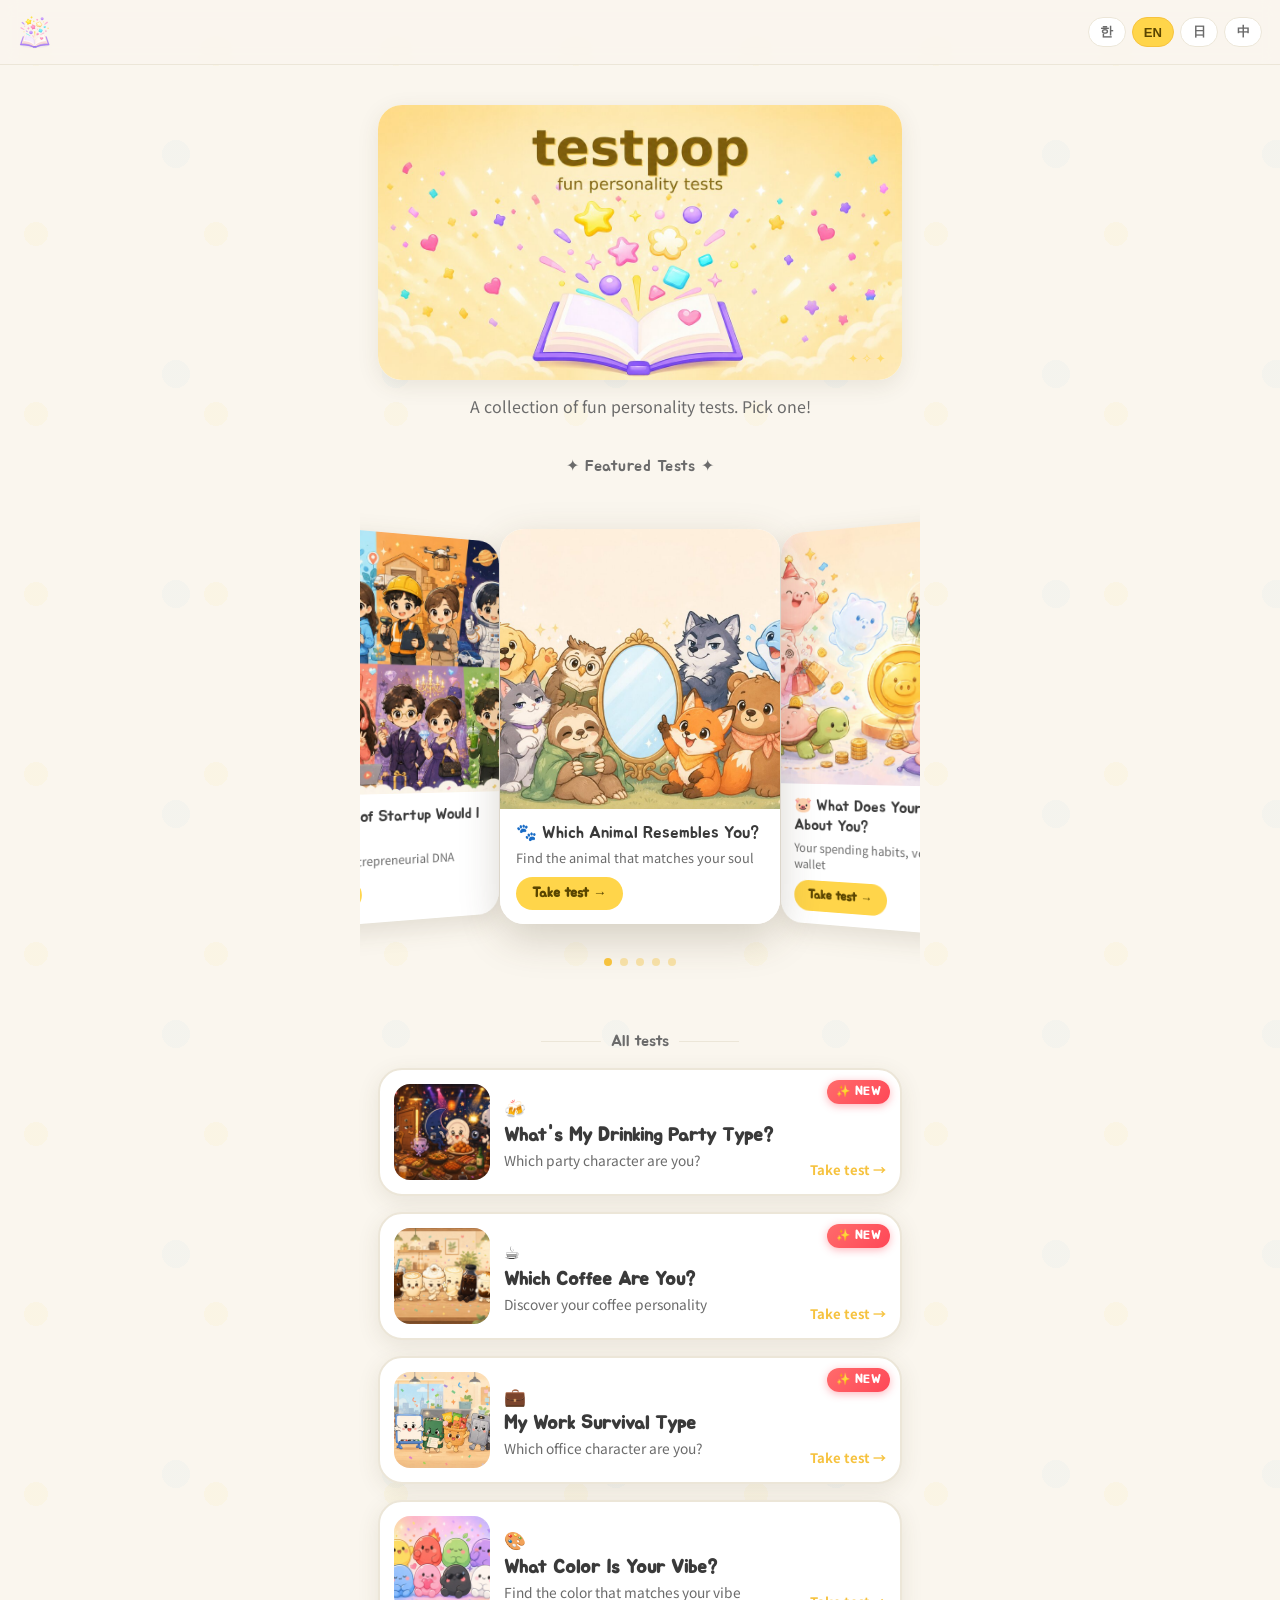
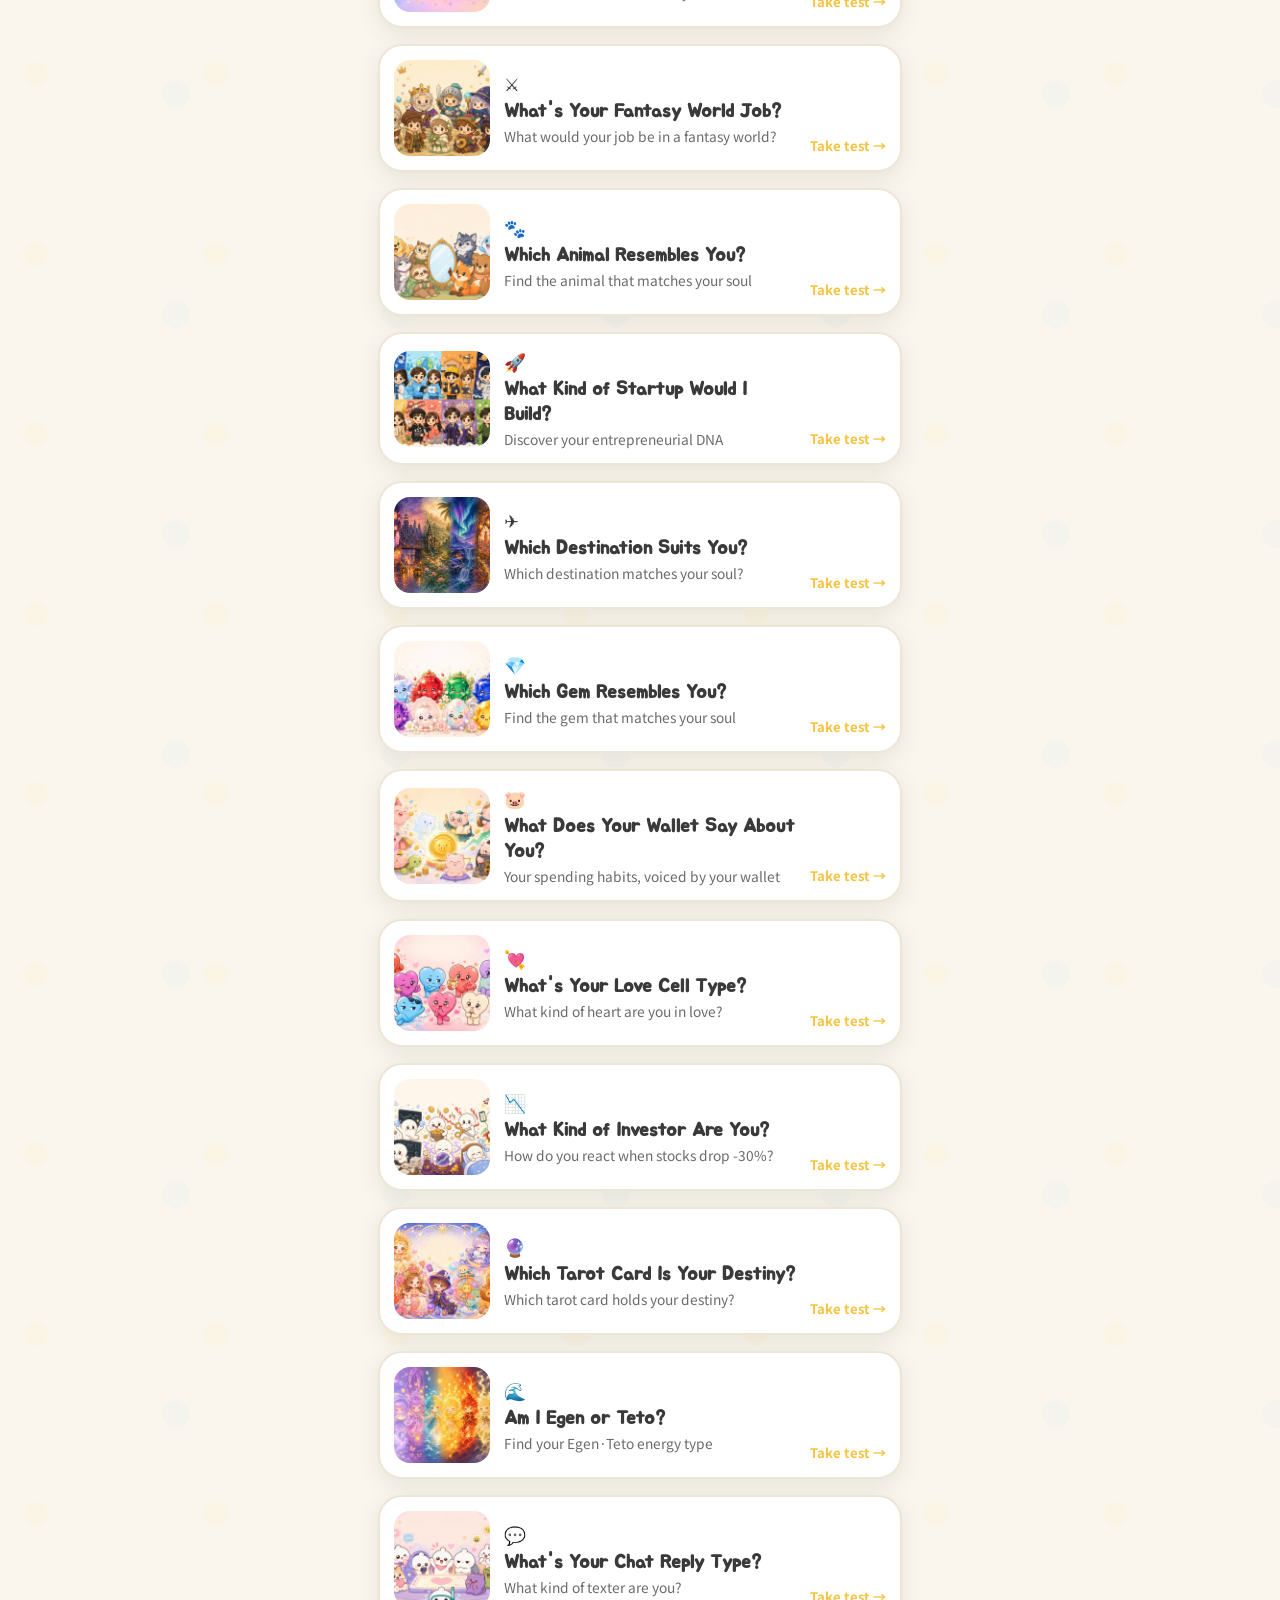
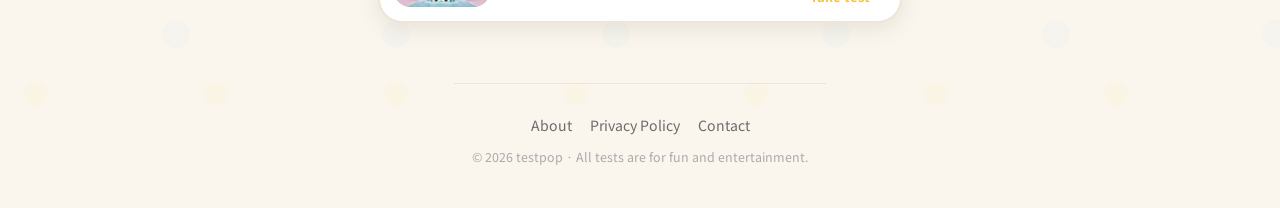
==== commit 5bccfab6: "Cache bust v1781438769" ====
--- a/index.html
+++ b/index.html
@@ -39,11 +39,11 @@
 <script async src="https://pagead2.googlesyndication.com/pagead/js/adsbygoogle.js?client=ca-pub-9238782111189491" crossorigin="anonymous"></script>
 
 <link rel="stylesheet" href="https://cdn.jsdelivr.net/npm/swiper@11/swiper-bundle.min.css">
-<link rel="stylesheet" href="style.css?v=1781438210">
+<link rel="stylesheet" href="style.css?v=1781438769">
 </head>
 <body>
 <header class="topbar">
-  <div class="brand" id="brand" role="button" tabindex="0"><img src="images/logo.png?v=1781438210" alt="testpop" class="brand-logo"></div>
+  <div class="brand" id="brand" role="button" tabindex="0"><img src="images/logo.png?v=1781438769" alt="testpop" class="brand-logo"></div>
   <nav id="langSel" aria-label="language">
     <button data-l="ko">한</button>
     <button data-l="en">EN</button>
@@ -64,7 +64,7 @@
 </footer>
 
 <script src="https://cdn.jsdelivr.net/npm/swiper@11/swiper-bundle.min.js"></script>
-<script src="i18n.js?v=1781438210"></script>
+<script src="i18n.js?v=1781438769"></script>
 <script src="test_kakao.js"></script>
 <script src="test_wallet.js"></script>
 <script src="test_alter.js"></script>
@@ -81,7 +81,7 @@
 <script src="test_coffee_type.js"></script>
 <script src="test_drinking_type.js"></script>
 <script src="data.js"></script>
-<script src="app.js?v=1781438210"></script>
+<script src="app.js?v=1781438769"></script>
 </body>
 </html>
 
--- a/style.css
+++ b/style.css
@@ -828,6 +828,22 @@
 .terminal-fun {
   color: #ffaa55;
   font-style: italic;
+}
+.terminal-boot {
+  color: #cccccc;
+  font-size: .85rem;
+}
+.terminal-cmd {
+  color: #66ff66;
+  font-weight: 700;
+}
+.terminal-progress {
+  color: #aaddff;
+  letter-spacing: .02em;
+}
+.terminal-ok {
+  color: #28c840;
+  font-weight: 700;
 }
 .terminal-cursor {
   color: #a8d8a8;
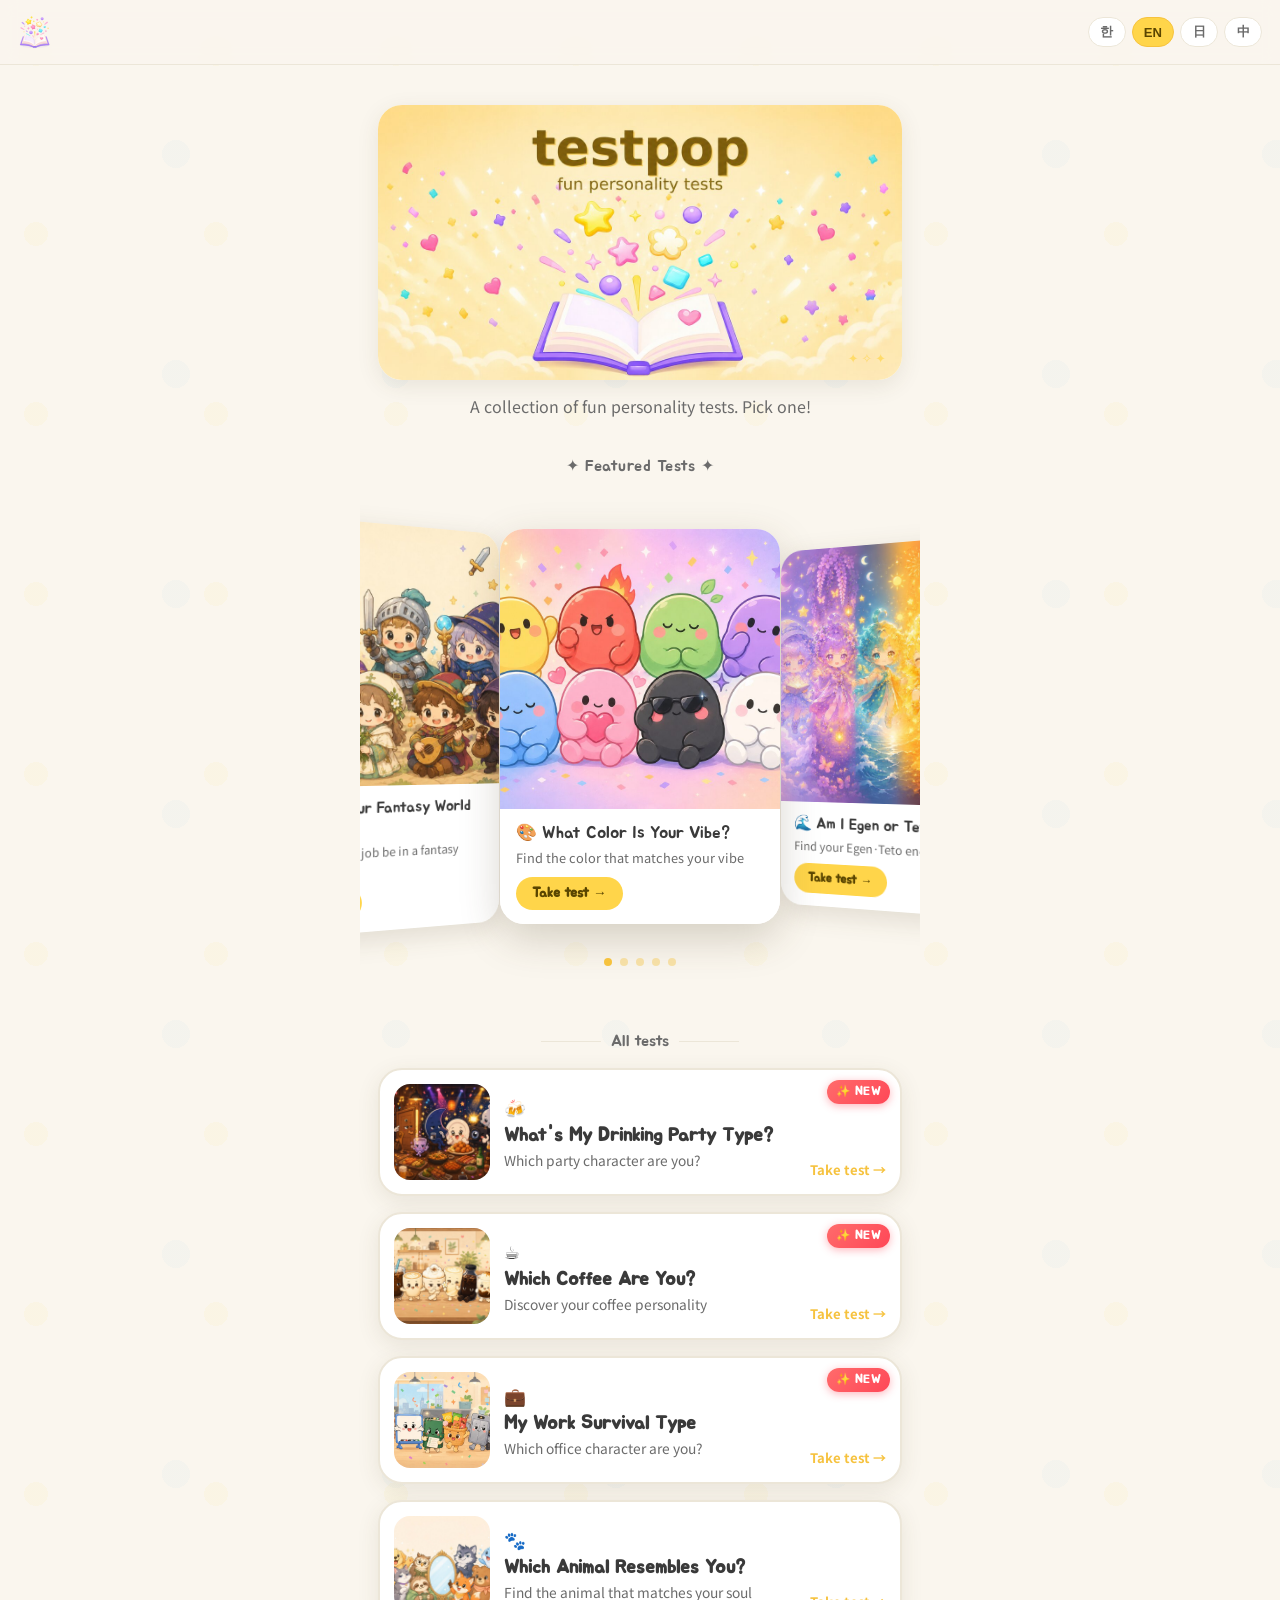
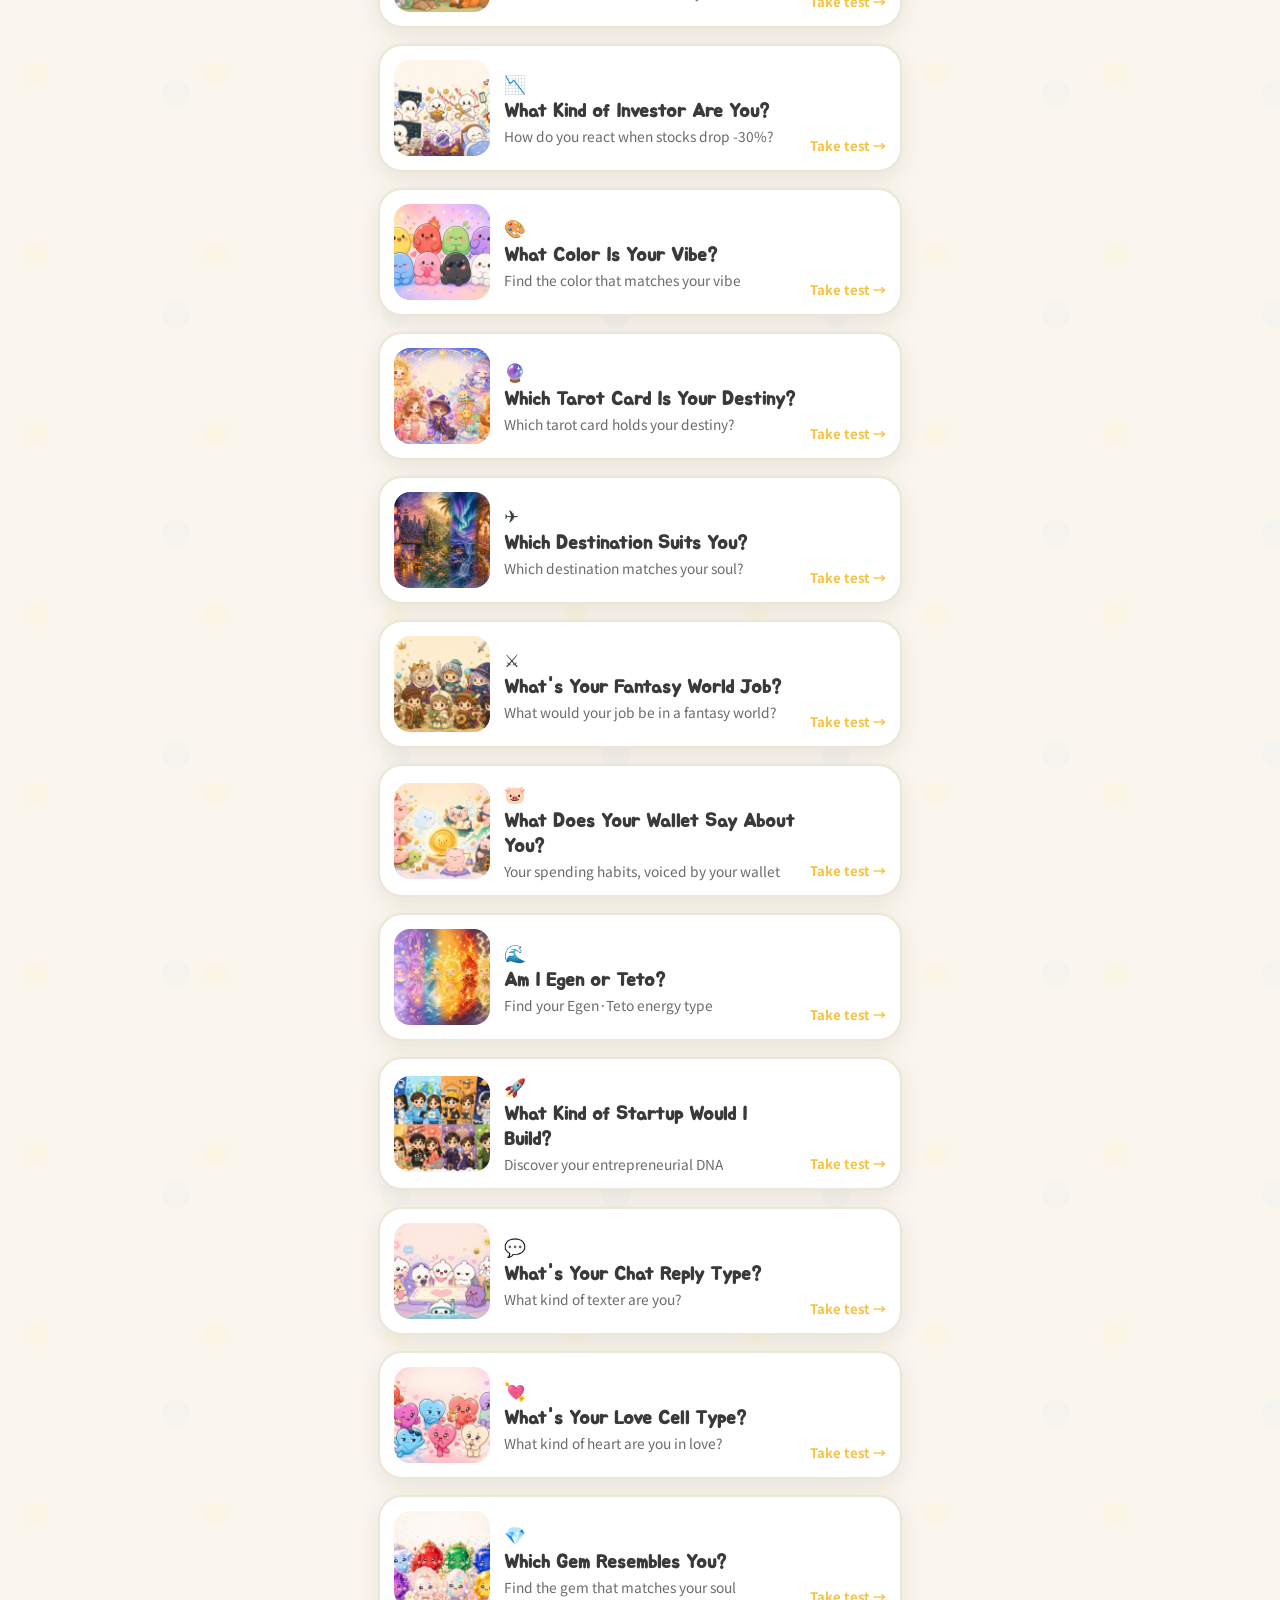
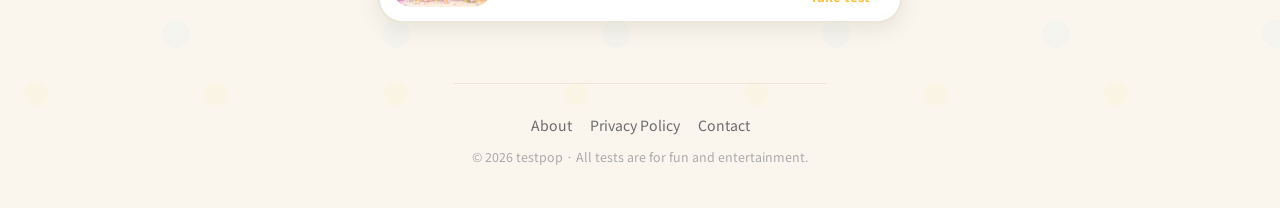
==== commit 685e2112: "Cache bust v1781439242" ====
--- a/index.html
+++ b/index.html
@@ -39,11 +39,11 @@
 <script async src="https://pagead2.googlesyndication.com/pagead/js/adsbygoogle.js?client=ca-pub-9238782111189491" crossorigin="anonymous"></script>
 
 <link rel="stylesheet" href="https://cdn.jsdelivr.net/npm/swiper@11/swiper-bundle.min.css">
-<link rel="stylesheet" href="style.css?v=1781438769">
+<link rel="stylesheet" href="style.css?v=1781439242">
 </head>
 <body>
 <header class="topbar">
-  <div class="brand" id="brand" role="button" tabindex="0"><img src="images/logo.png?v=1781438769" alt="testpop" class="brand-logo"></div>
+  <div class="brand" id="brand" role="button" tabindex="0"><img src="images/logo.png?v=1781439242" alt="testpop" class="brand-logo"></div>
   <nav id="langSel" aria-label="language">
     <button data-l="ko">한</button>
     <button data-l="en">EN</button>
@@ -64,7 +64,7 @@
 </footer>
 
 <script src="https://cdn.jsdelivr.net/npm/swiper@11/swiper-bundle.min.js"></script>
-<script src="i18n.js?v=1781438769"></script>
+<script src="i18n.js?v=1781439242"></script>
 <script src="test_kakao.js"></script>
 <script src="test_wallet.js"></script>
 <script src="test_alter.js"></script>
@@ -81,7 +81,7 @@
 <script src="test_coffee_type.js"></script>
 <script src="test_drinking_type.js"></script>
 <script src="data.js"></script>
-<script src="app.js?v=1781438769"></script>
+<script src="app.js?v=1781439242"></script>
 </body>
 </html>
 
--- a/style.css
+++ b/style.css
@@ -776,7 +776,7 @@
 /* ---- 결과 분석 로딩 화면 ---- */
 /* ---- 터미널 분석 화면 ---- */
 .terminal-screen {
-  margin: 32px 16px;
+  margin: 8px 16px;
   border-radius: 16px;
   overflow: hidden;
   box-shadow: 0 8px 32px rgba(0,0,0,.12);
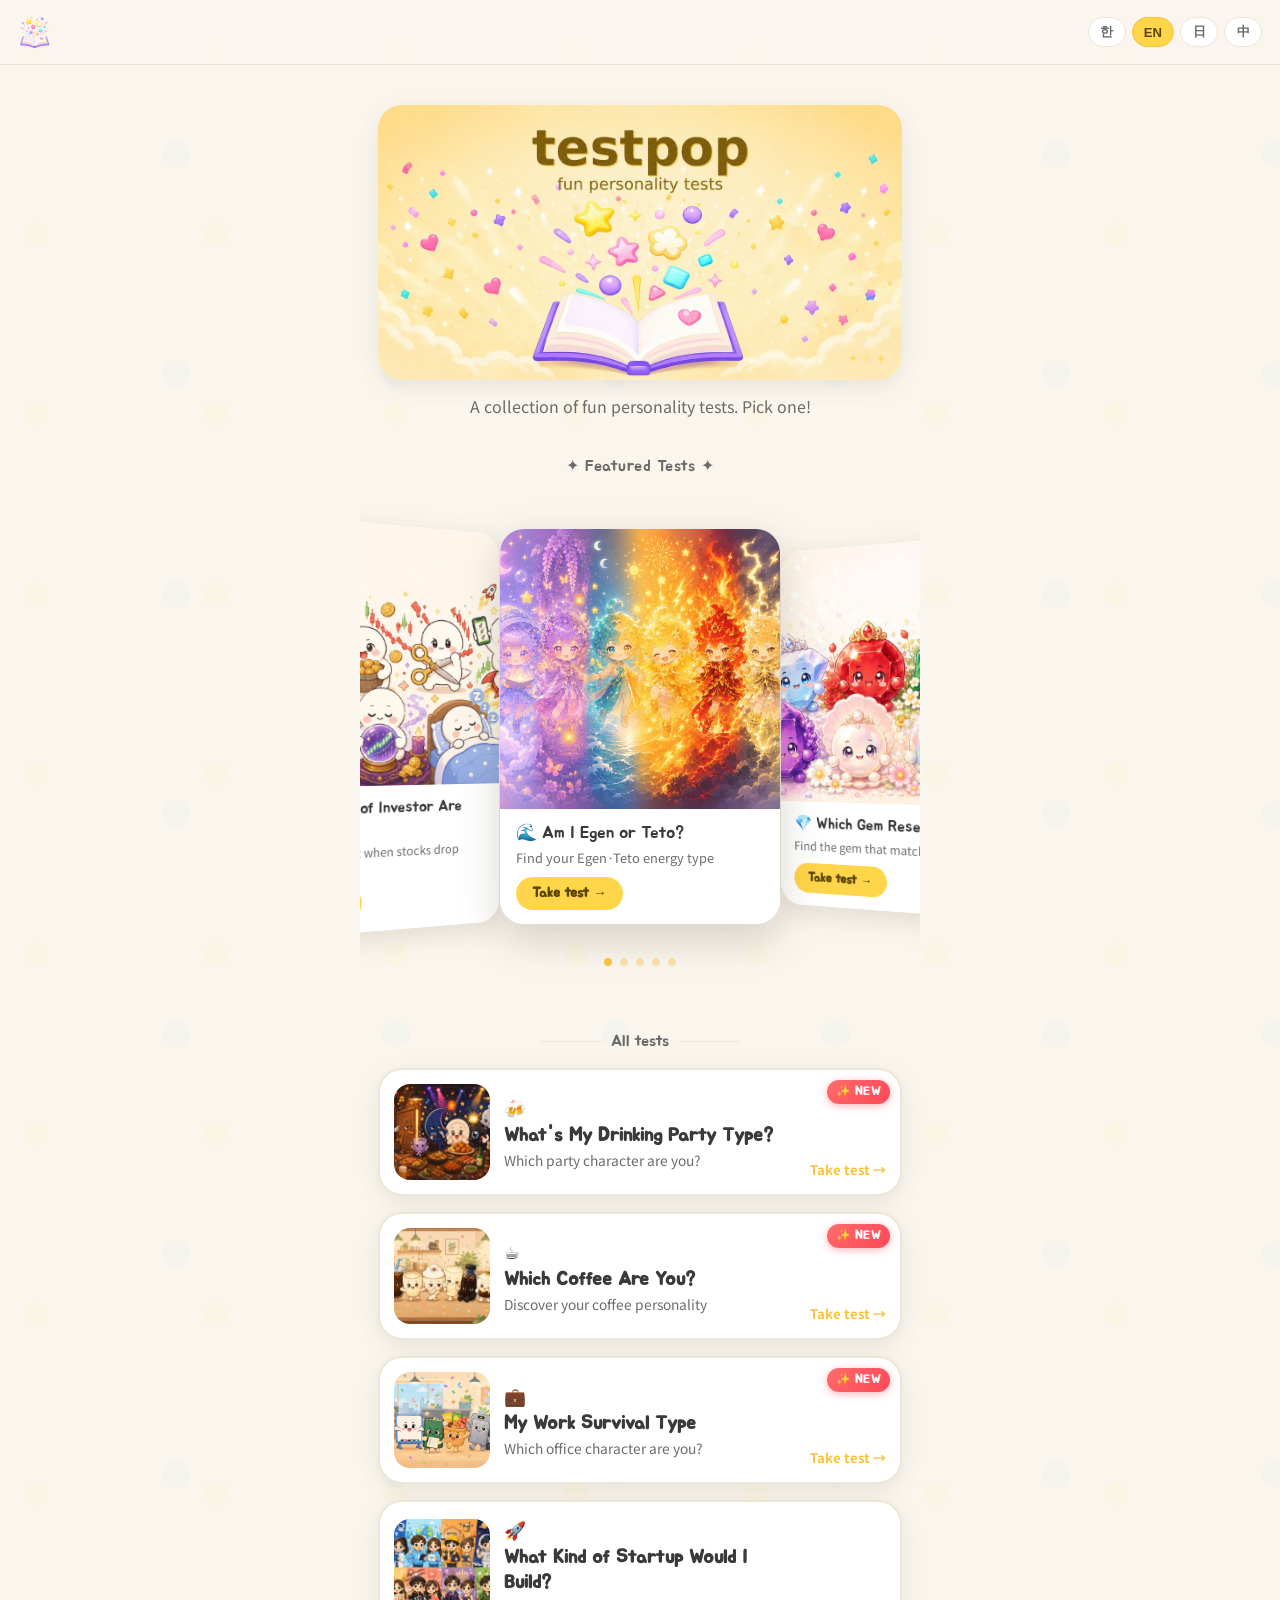
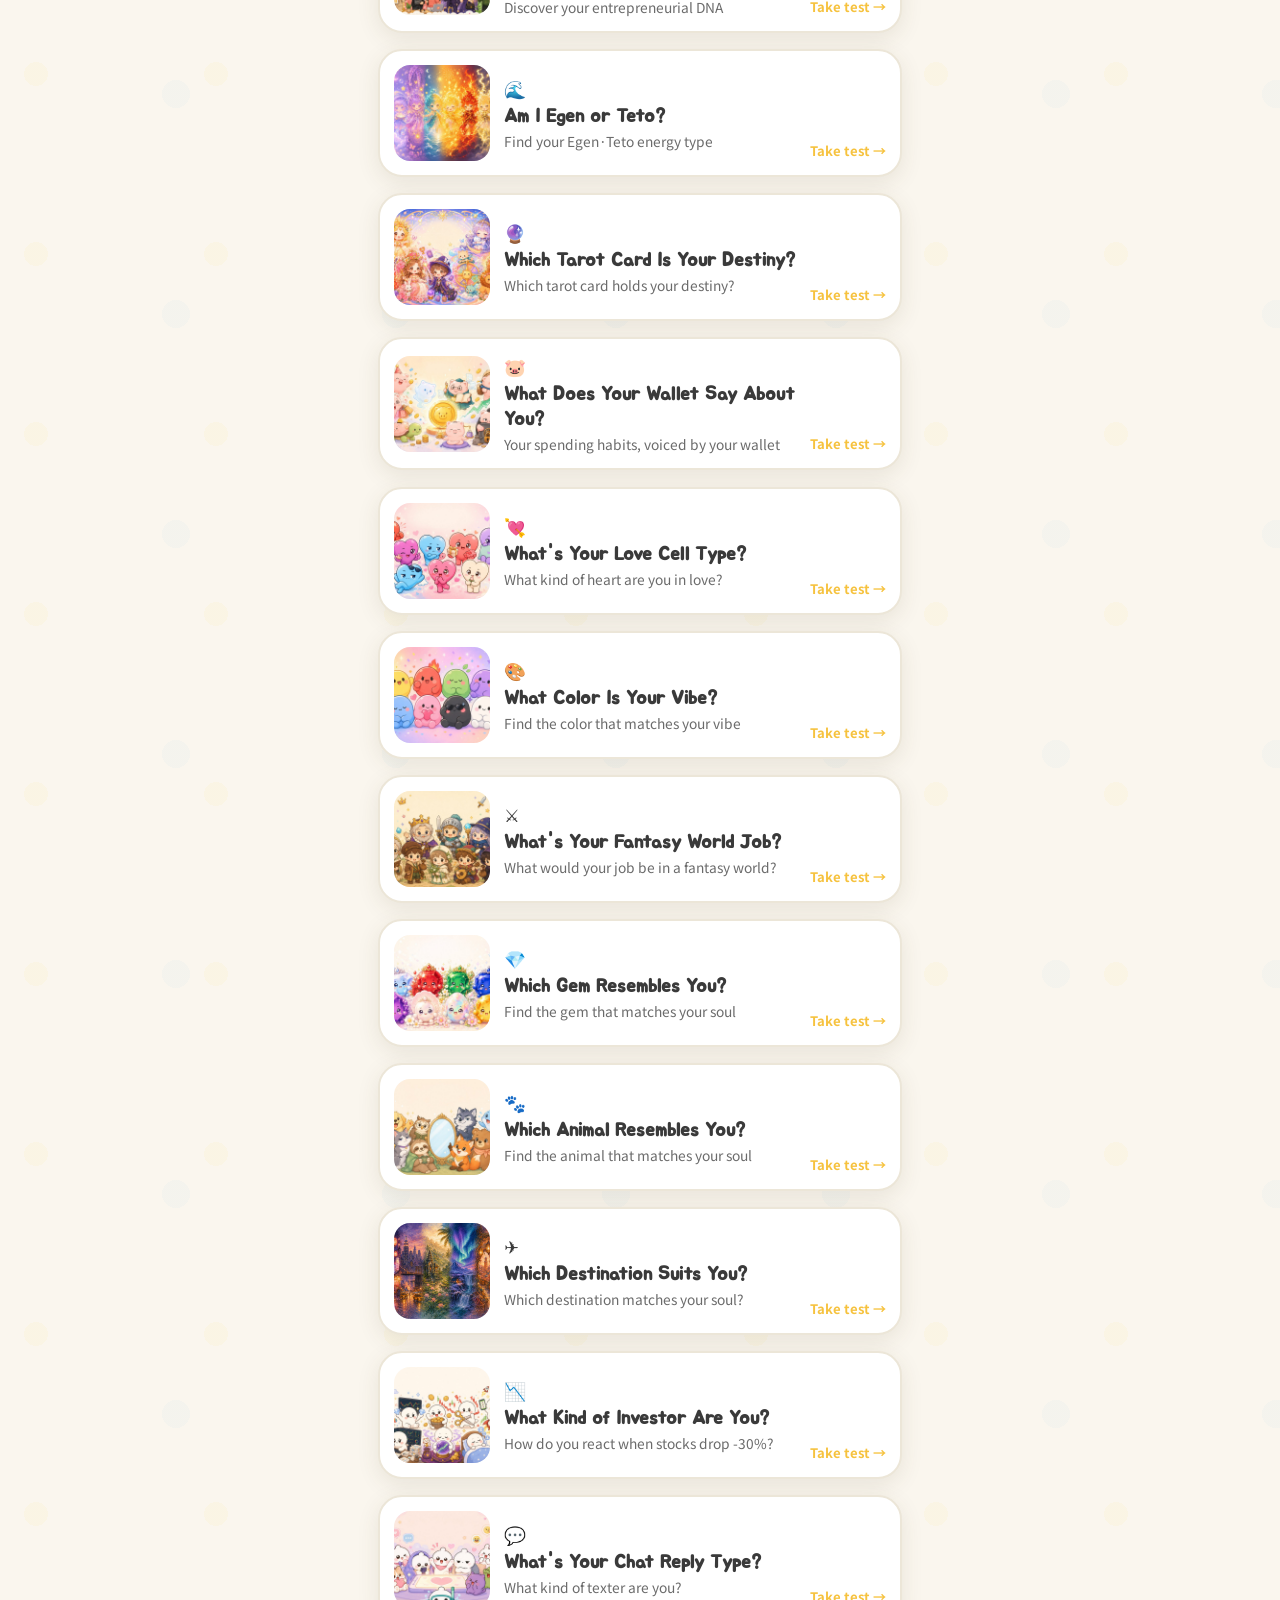
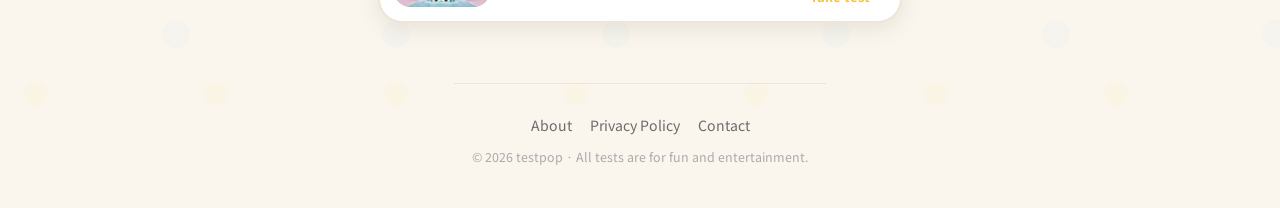
==== commit 1db5a1bb: "Cache bust v1781440055" ====
--- a/index.html
+++ b/index.html
@@ -39,11 +39,11 @@
 <script async src="https://pagead2.googlesyndication.com/pagead/js/adsbygoogle.js?client=ca-pub-9238782111189491" crossorigin="anonymous"></script>
 
 <link rel="stylesheet" href="https://cdn.jsdelivr.net/npm/swiper@11/swiper-bundle.min.css">
-<link rel="stylesheet" href="style.css?v=1781439242">
+<link rel="stylesheet" href="style.css?v=1781440055">
 </head>
 <body>
 <header class="topbar">
-  <div class="brand" id="brand" role="button" tabindex="0"><img src="images/logo.png?v=1781439242" alt="testpop" class="brand-logo"></div>
+  <div class="brand" id="brand" role="button" tabindex="0"><img src="images/logo.png?v=1781440055" alt="testpop" class="brand-logo"></div>
   <nav id="langSel" aria-label="language">
     <button data-l="ko">한</button>
     <button data-l="en">EN</button>
@@ -64,7 +64,7 @@
 </footer>
 
 <script src="https://cdn.jsdelivr.net/npm/swiper@11/swiper-bundle.min.js"></script>
-<script src="i18n.js?v=1781439242"></script>
+<script src="i18n.js?v=1781440055"></script>
 <script src="test_kakao.js"></script>
 <script src="test_wallet.js"></script>
 <script src="test_alter.js"></script>
@@ -81,7 +81,7 @@
 <script src="test_coffee_type.js"></script>
 <script src="test_drinking_type.js"></script>
 <script src="data.js"></script>
-<script src="app.js?v=1781439242"></script>
+<script src="app.js?v=1781440055"></script>
 </body>
 </html>
 
--- a/style.css
+++ b/style.css
@@ -774,6 +774,23 @@
    ============================================================ */
 
 /* ---- 결과 분석 로딩 화면 ---- */
+/* ---- Phase1 관리자 출동 텍스트 ---- */
+.admin-dispatch {
+  display: flex;
+  align-items: center;
+  justify-content: center;
+  min-height: 60vh;
+  padding: 40px 28px;
+  font-family: 'Jua', sans-serif;
+  font-size: 1.3rem;
+  color: var(--ink);
+  text-align: center;
+  line-height: 1.7;
+  opacity: 1;
+  transition: opacity .2s;
+  white-space: pre-line;
+}
+
 /* ---- 터미널 분석 화면 ---- */
 .terminal-screen {
   margin: 8px 16px;
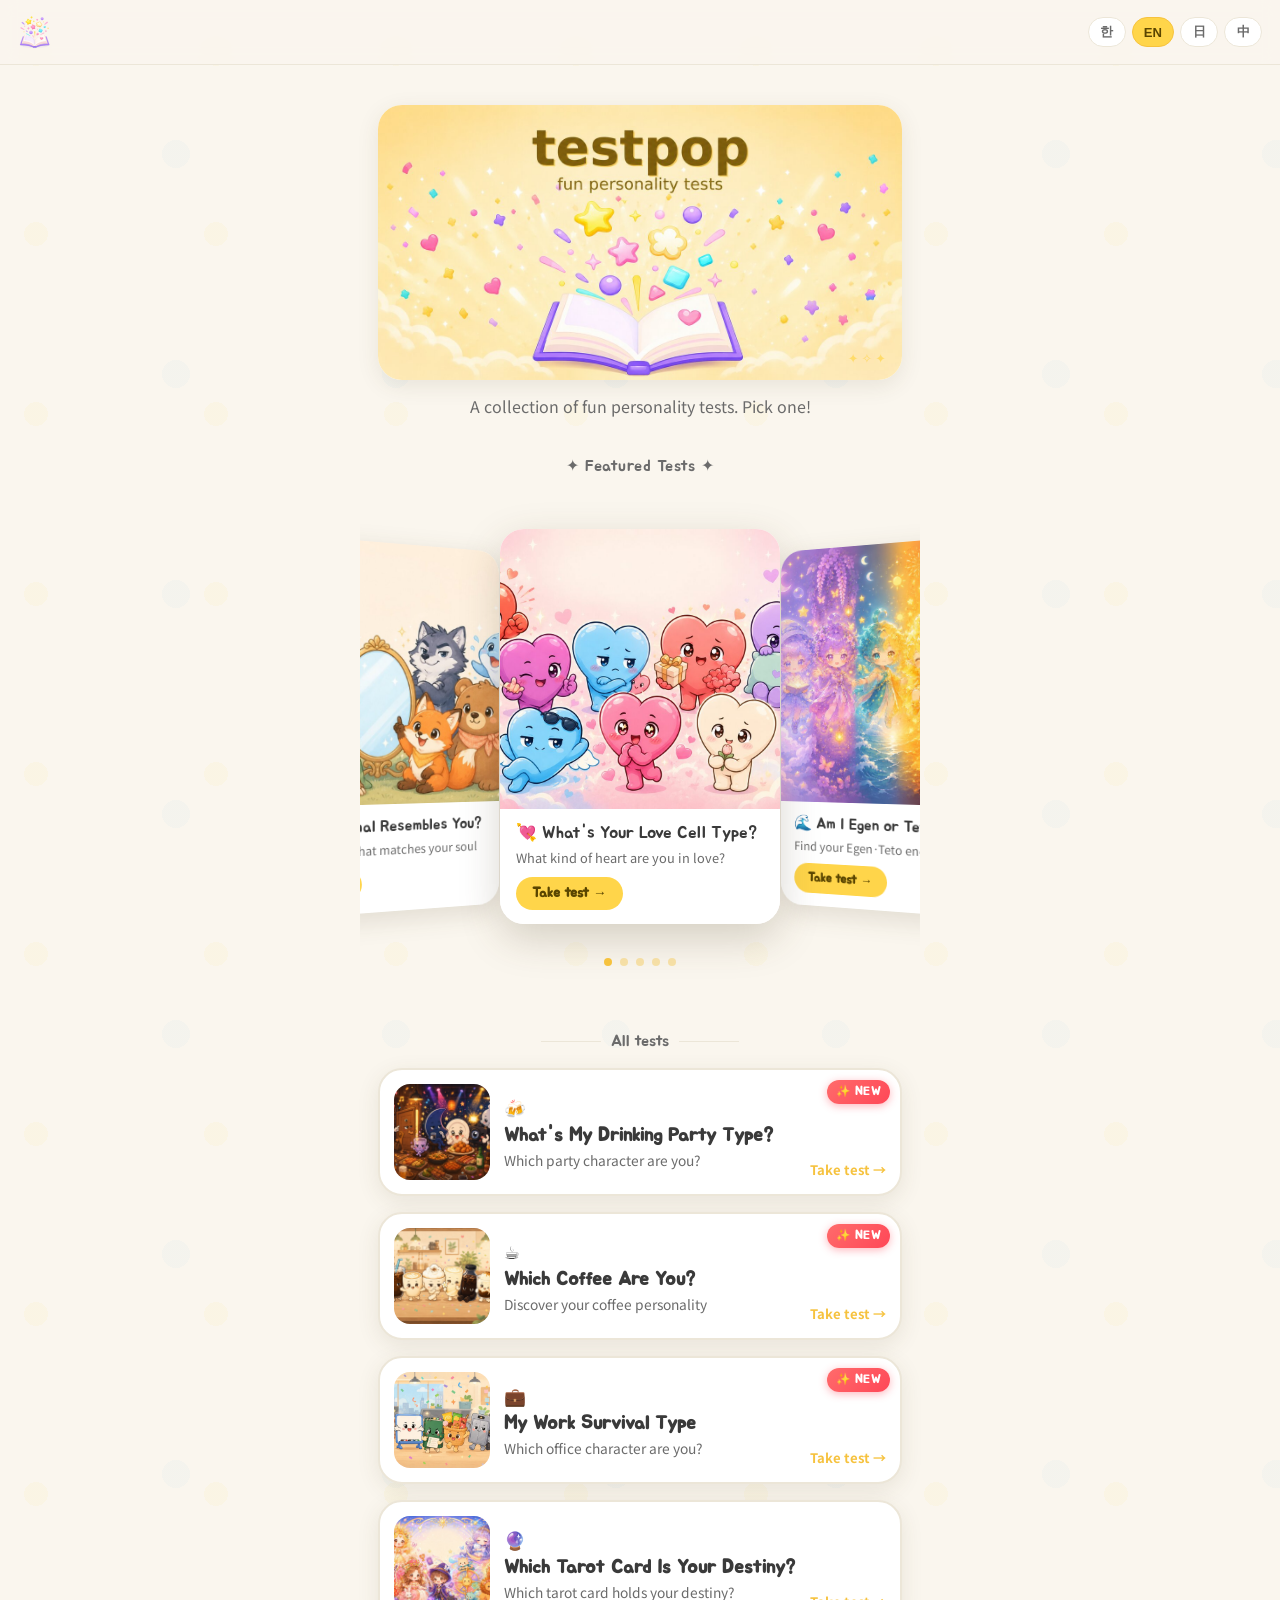
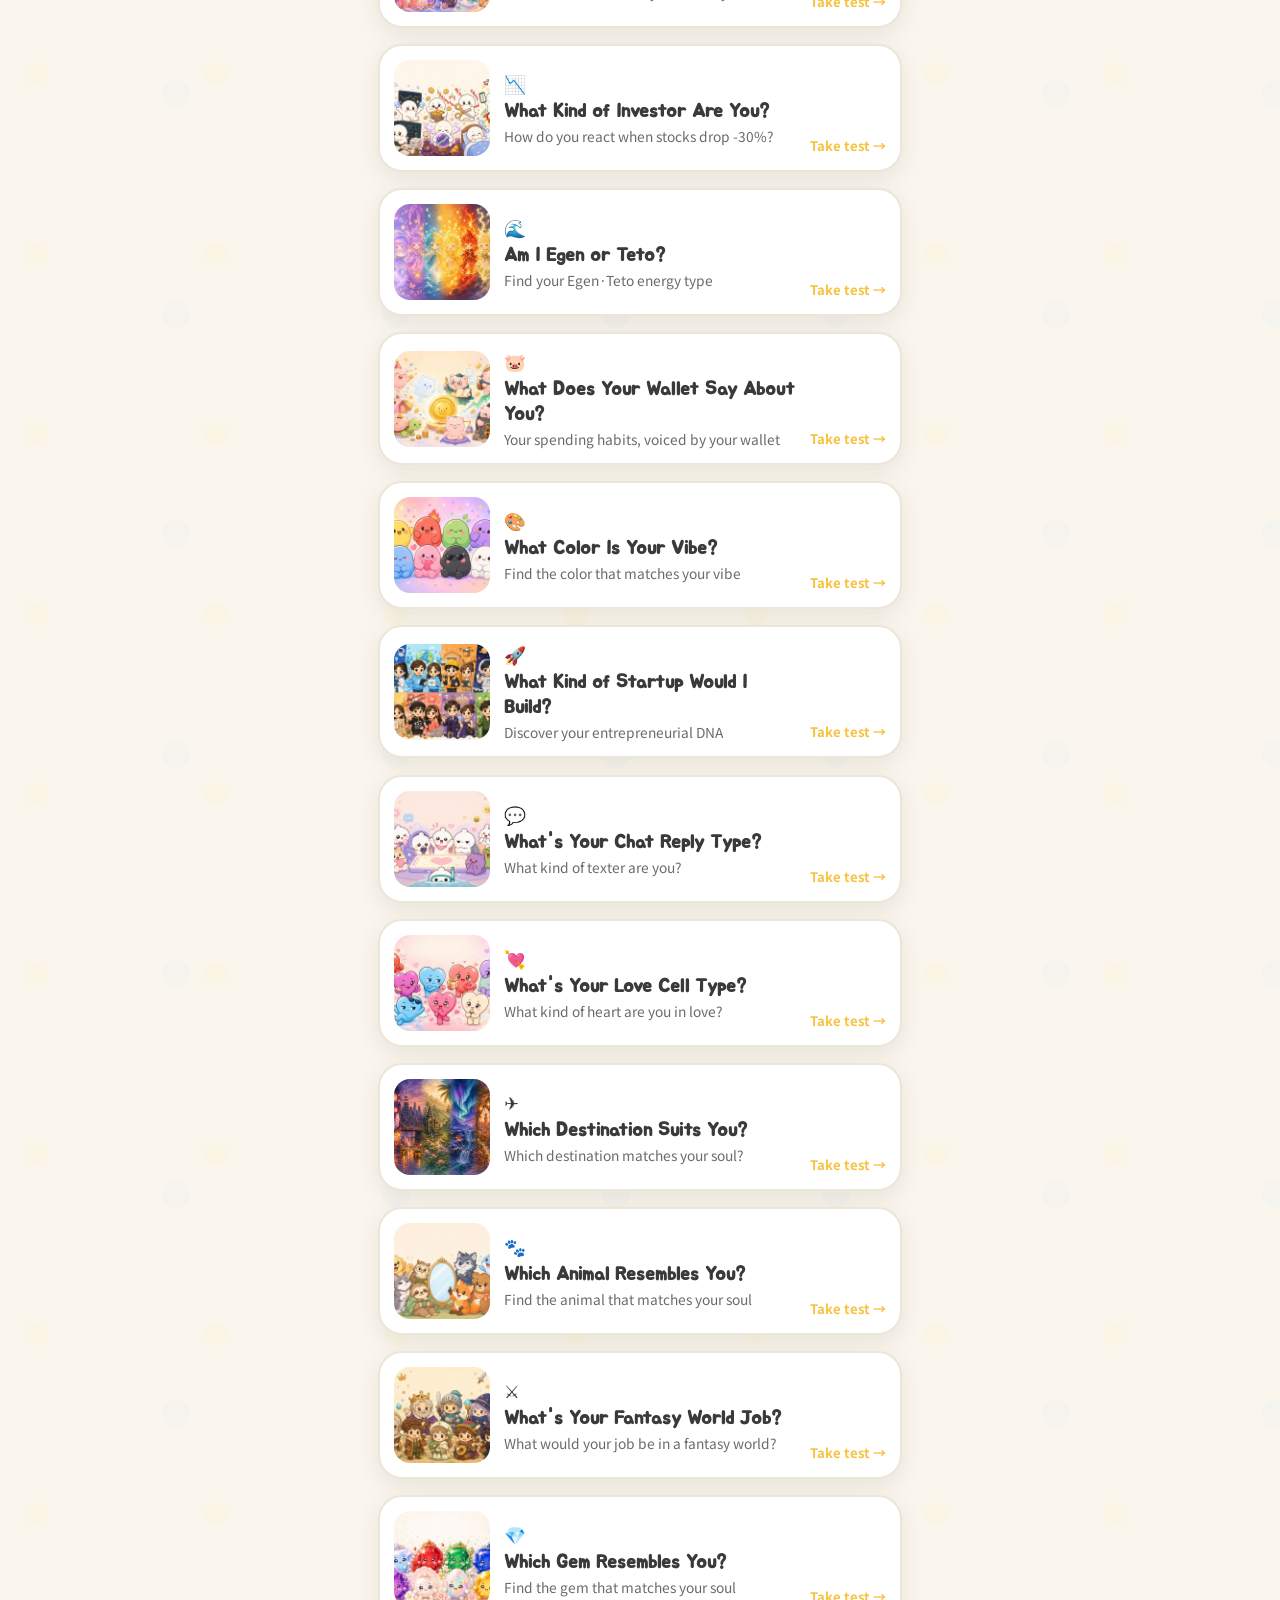
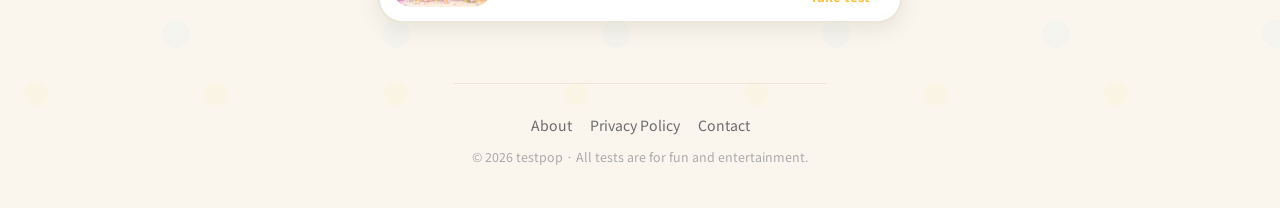
==== commit 3277848c: "Cache bust v1781440702" ====
--- a/index.html
+++ b/index.html
@@ -39,11 +39,11 @@
 <script async src="https://pagead2.googlesyndication.com/pagead/js/adsbygoogle.js?client=ca-pub-9238782111189491" crossorigin="anonymous"></script>
 
 <link rel="stylesheet" href="https://cdn.jsdelivr.net/npm/swiper@11/swiper-bundle.min.css">
-<link rel="stylesheet" href="style.css?v=1781440055">
+<link rel="stylesheet" href="style.css?v=1781440702">
 </head>
 <body>
 <header class="topbar">
-  <div class="brand" id="brand" role="button" tabindex="0"><img src="images/logo.png?v=1781440055" alt="testpop" class="brand-logo"></div>
+  <div class="brand" id="brand" role="button" tabindex="0"><img src="images/logo.png?v=1781440702" alt="testpop" class="brand-logo"></div>
   <nav id="langSel" aria-label="language">
     <button data-l="ko">한</button>
     <button data-l="en">EN</button>
@@ -64,7 +64,7 @@
 </footer>
 
 <script src="https://cdn.jsdelivr.net/npm/swiper@11/swiper-bundle.min.js"></script>
-<script src="i18n.js?v=1781440055"></script>
+<script src="i18n.js?v=1781440702"></script>
 <script src="test_kakao.js"></script>
 <script src="test_wallet.js"></script>
 <script src="test_alter.js"></script>
@@ -81,7 +81,7 @@
 <script src="test_coffee_type.js"></script>
 <script src="test_drinking_type.js"></script>
 <script src="data.js"></script>
-<script src="app.js?v=1781440055"></script>
+<script src="app.js?v=1781440702"></script>
 </body>
 </html>
 
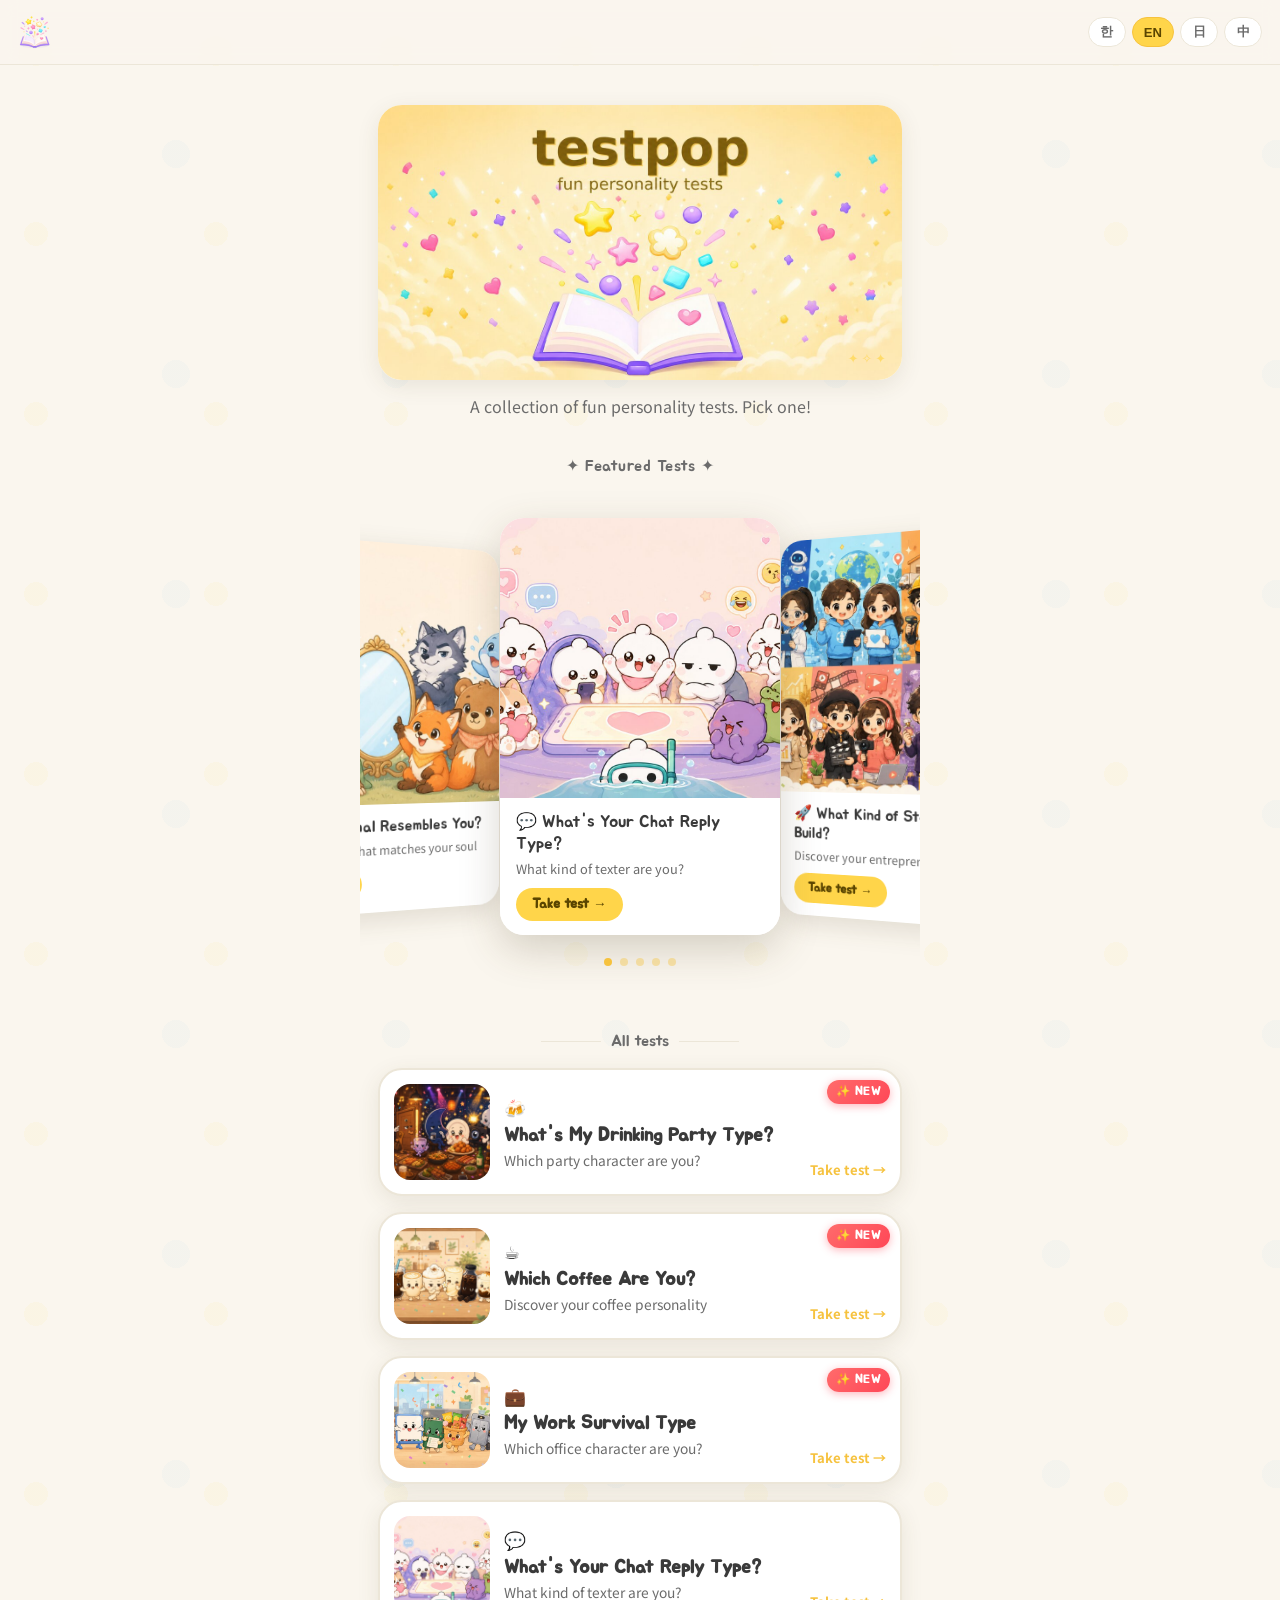
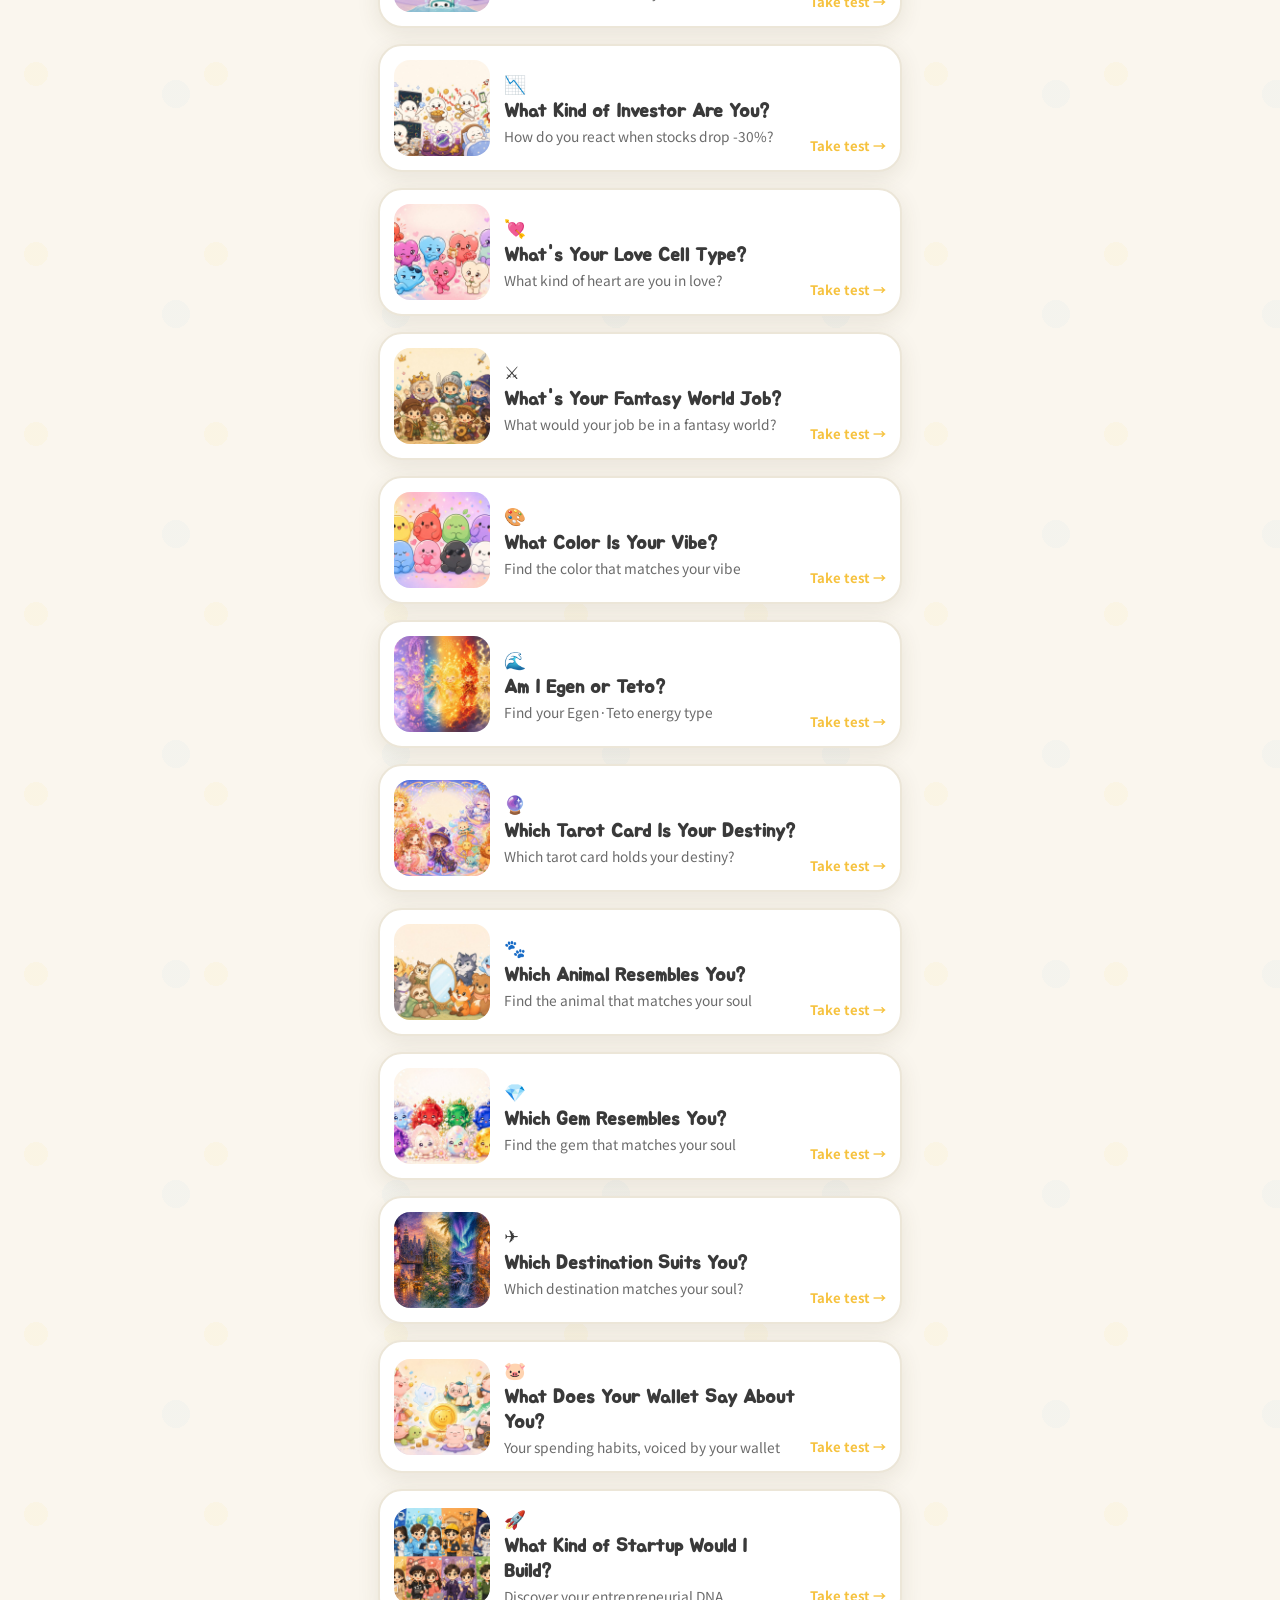
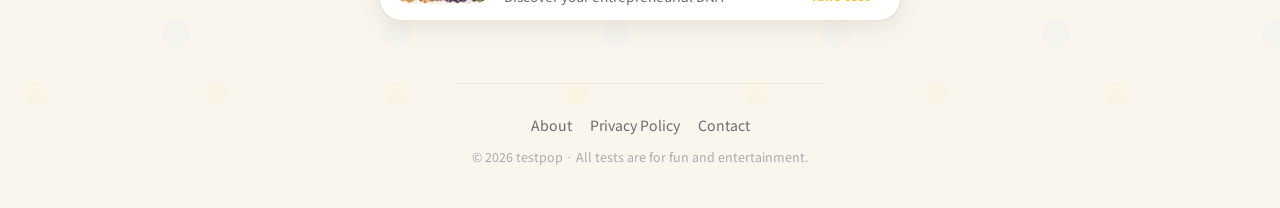
==== commit af350d6d: "Cache bust v1781440915" ====
--- a/index.html
+++ b/index.html
@@ -39,11 +39,11 @@
 <script async src="https://pagead2.googlesyndication.com/pagead/js/adsbygoogle.js?client=ca-pub-9238782111189491" crossorigin="anonymous"></script>
 
 <link rel="stylesheet" href="https://cdn.jsdelivr.net/npm/swiper@11/swiper-bundle.min.css">
-<link rel="stylesheet" href="style.css?v=1781440702">
+<link rel="stylesheet" href="style.css?v=1781440915">
 </head>
 <body>
 <header class="topbar">
-  <div class="brand" id="brand" role="button" tabindex="0"><img src="images/logo.png?v=1781440702" alt="testpop" class="brand-logo"></div>
+  <div class="brand" id="brand" role="button" tabindex="0"><img src="images/logo.png?v=1781440915" alt="testpop" class="brand-logo"></div>
   <nav id="langSel" aria-label="language">
     <button data-l="ko">한</button>
     <button data-l="en">EN</button>
@@ -64,7 +64,7 @@
 </footer>
 
 <script src="https://cdn.jsdelivr.net/npm/swiper@11/swiper-bundle.min.js"></script>
-<script src="i18n.js?v=1781440702"></script>
+<script src="i18n.js?v=1781440915"></script>
 <script src="test_kakao.js"></script>
 <script src="test_wallet.js"></script>
 <script src="test_alter.js"></script>
@@ -81,7 +81,7 @@
 <script src="test_coffee_type.js"></script>
 <script src="test_drinking_type.js"></script>
 <script src="data.js"></script>
-<script src="app.js?v=1781440702"></script>
+<script src="app.js?v=1781440915"></script>
 </body>
 </html>
 
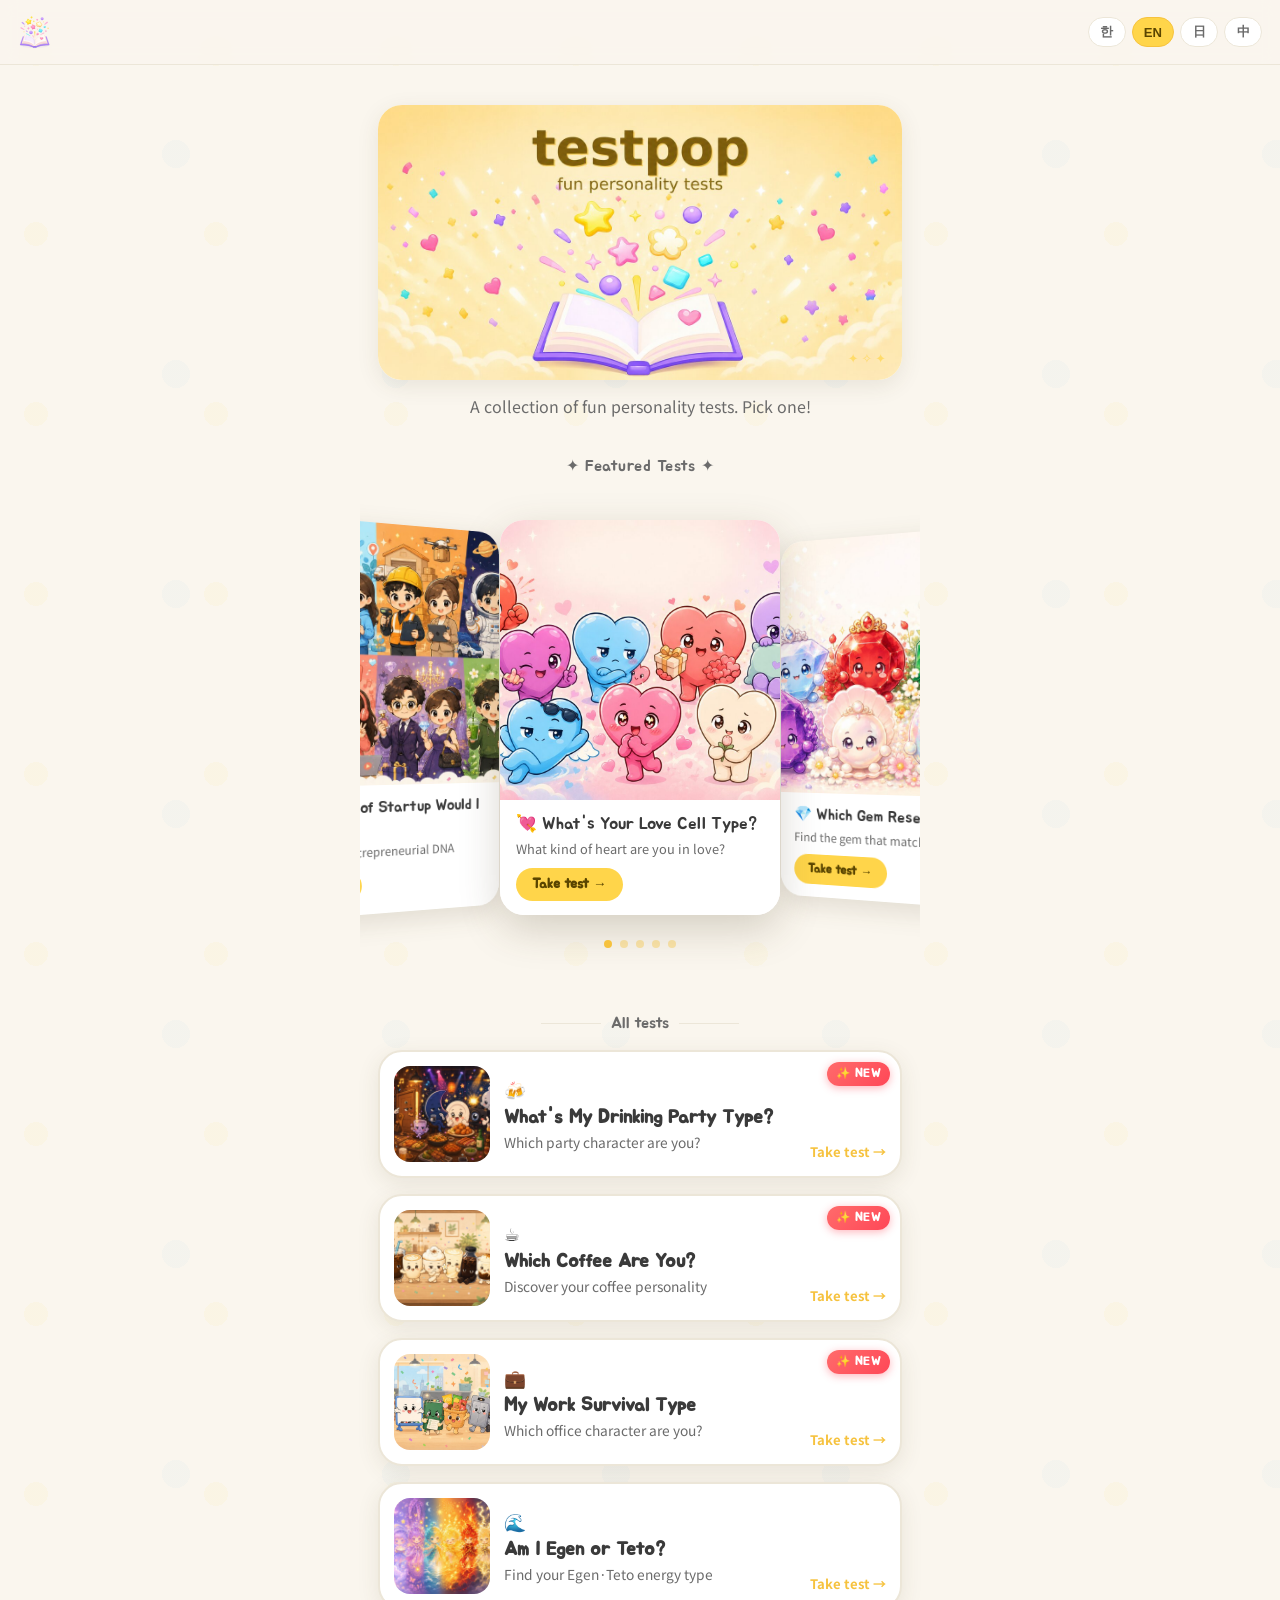
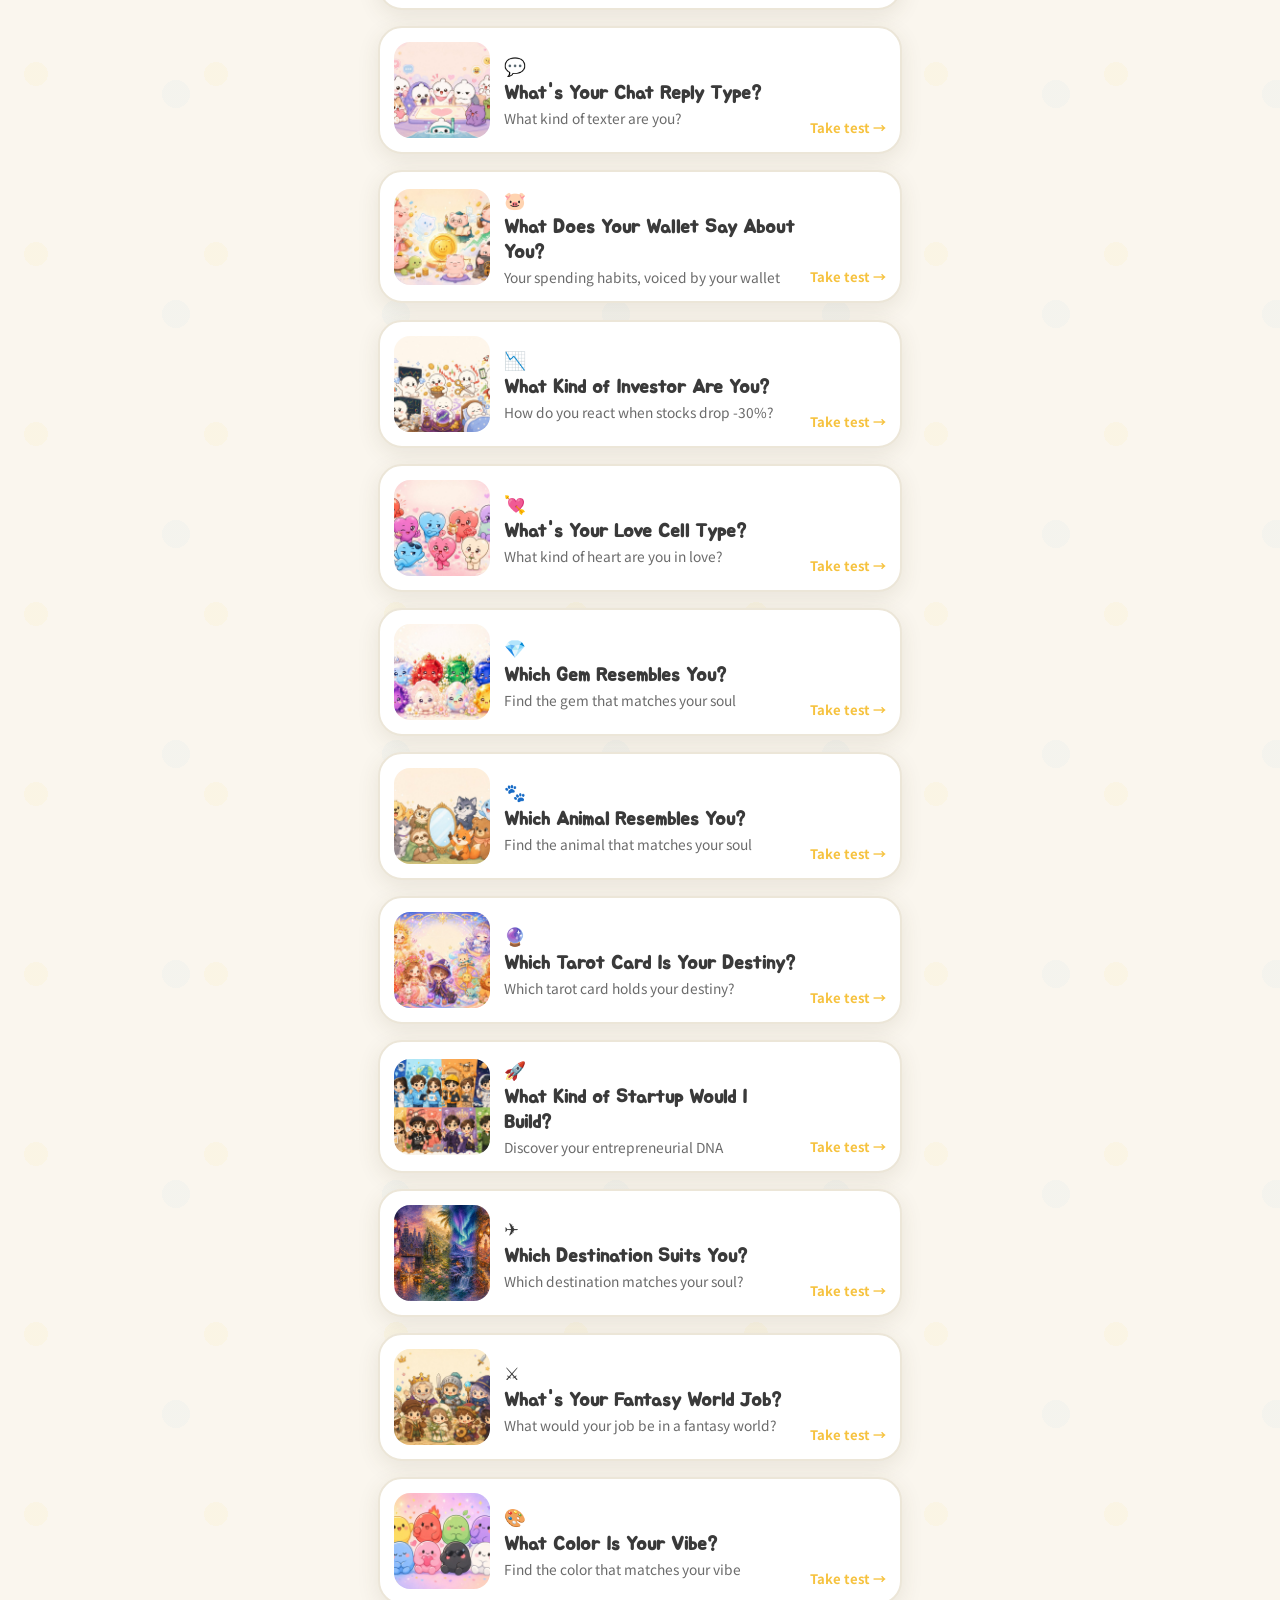
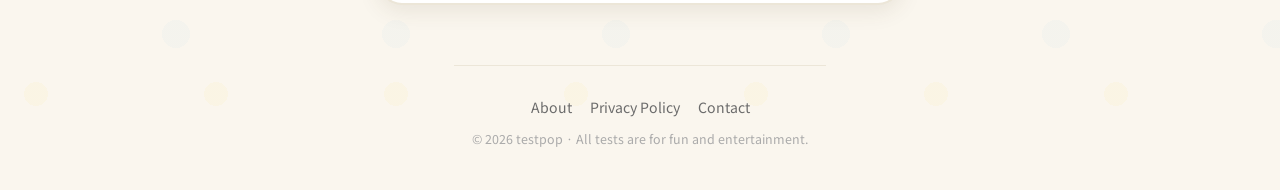
==== commit ef2521e9: "Cache bust v1781441451" ====
--- a/index.html
+++ b/index.html
@@ -39,11 +39,11 @@
 <script async src="https://pagead2.googlesyndication.com/pagead/js/adsbygoogle.js?client=ca-pub-9238782111189491" crossorigin="anonymous"></script>
 
 <link rel="stylesheet" href="https://cdn.jsdelivr.net/npm/swiper@11/swiper-bundle.min.css">
-<link rel="stylesheet" href="style.css?v=1781440915">
+<link rel="stylesheet" href="style.css?v=1781441451">
 </head>
 <body>
 <header class="topbar">
-  <div class="brand" id="brand" role="button" tabindex="0"><img src="images/logo.png?v=1781440915" alt="testpop" class="brand-logo"></div>
+  <div class="brand" id="brand" role="button" tabindex="0"><img src="images/logo.png?v=1781441451" alt="testpop" class="brand-logo"></div>
   <nav id="langSel" aria-label="language">
     <button data-l="ko">한</button>
     <button data-l="en">EN</button>
@@ -64,7 +64,7 @@
 </footer>
 
 <script src="https://cdn.jsdelivr.net/npm/swiper@11/swiper-bundle.min.js"></script>
-<script src="i18n.js?v=1781440915"></script>
+<script src="i18n.js?v=1781441451"></script>
 <script src="test_kakao.js"></script>
 <script src="test_wallet.js"></script>
 <script src="test_alter.js"></script>
@@ -81,7 +81,7 @@
 <script src="test_coffee_type.js"></script>
 <script src="test_drinking_type.js"></script>
 <script src="data.js"></script>
-<script src="app.js?v=1781440915"></script>
+<script src="app.js?v=1781441451"></script>
 </body>
 </html>
 
--- a/style.css
+++ b/style.css
@@ -822,12 +822,12 @@
 }
 .terminal-body {
   padding: 18px 16px 24px;
-  min-height: 280px;
-  max-height: 420px;
+  height: 320px;
   overflow-y: auto;
   display: flex;
   flex-direction: column;
   gap: 10px;
+  scroll-behavior: smooth;
 }
 .terminal-line {
   font-family: 'Courier New', monospace;
@@ -865,6 +865,10 @@
 .terminal-cursor {
   color: #a8d8a8;
   animation: cursor-blink .6s step-end infinite;
+}
+.terminal-cursor-blink {
+  color: #a8d8a8;
+  display: inline-block;
 }
 @keyframes cursor-blink {
   0%,100% { opacity: 1; } 50% { opacity: 0; }
